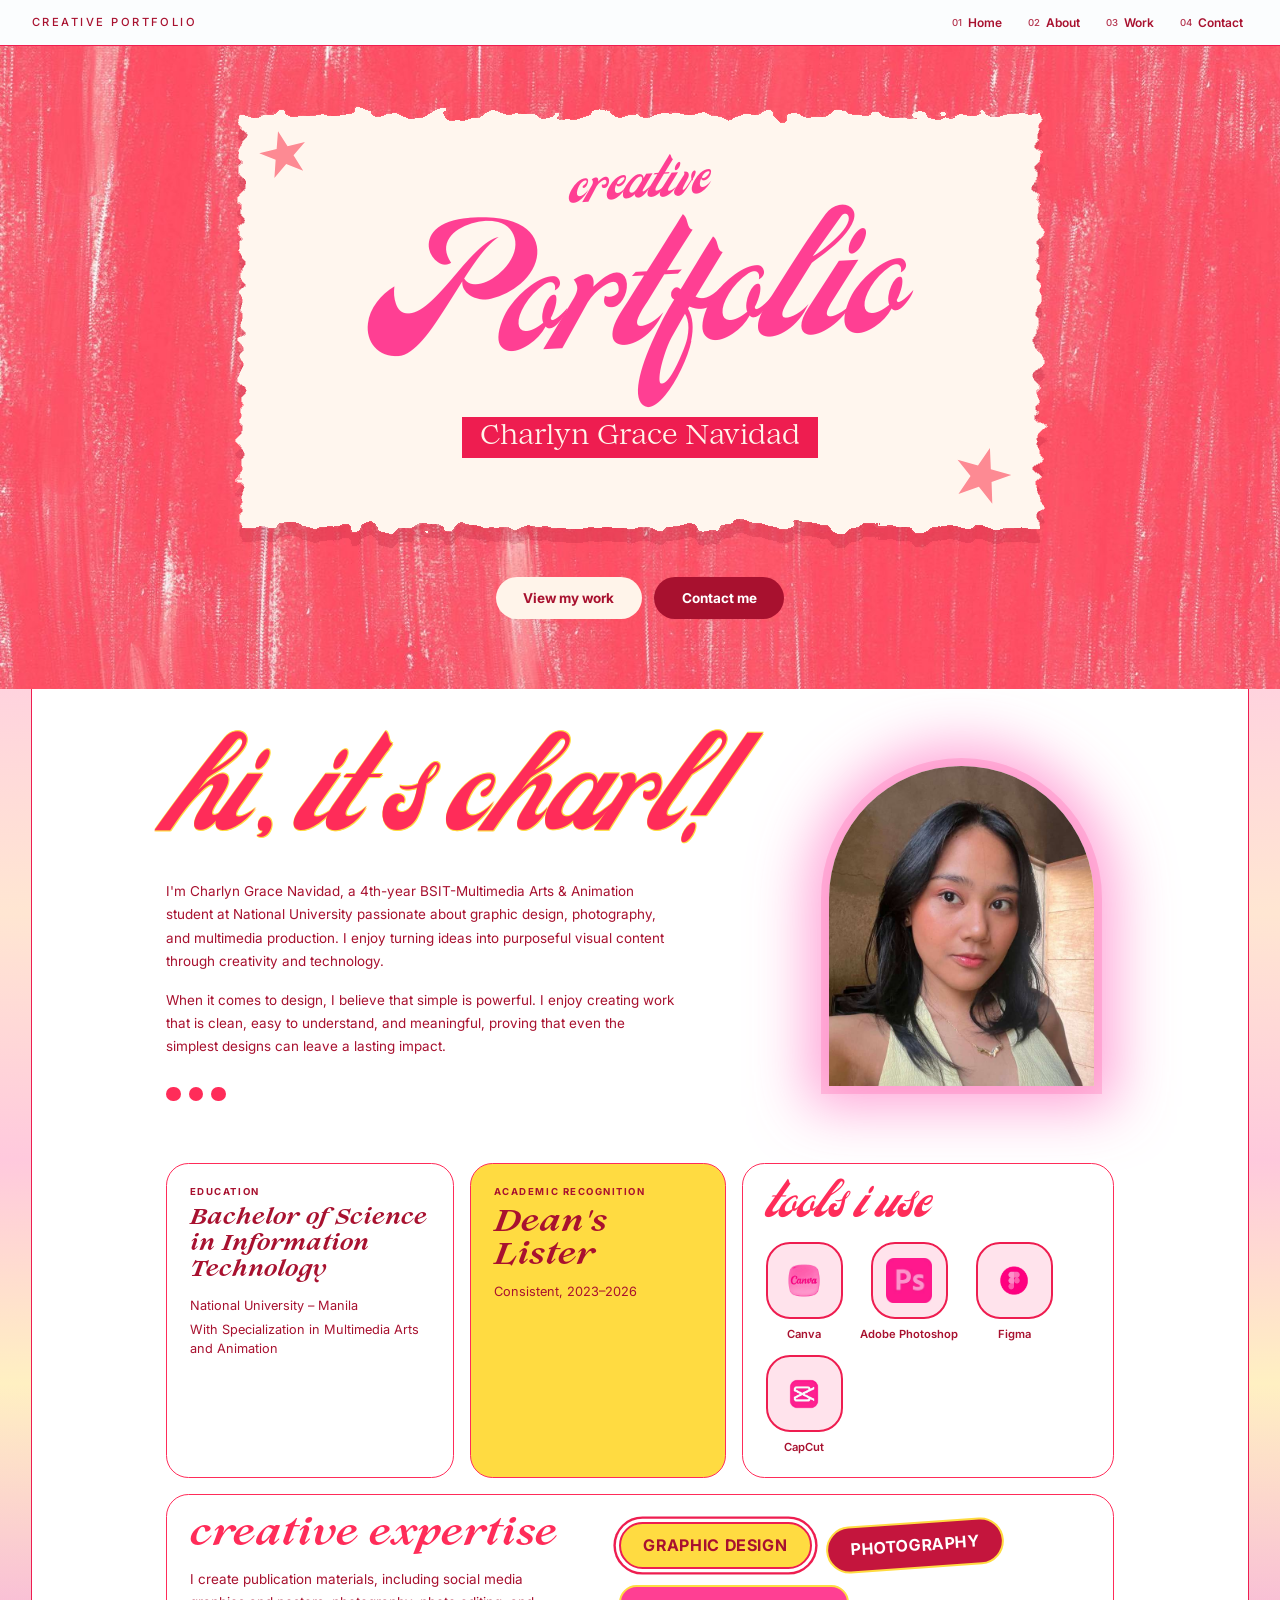
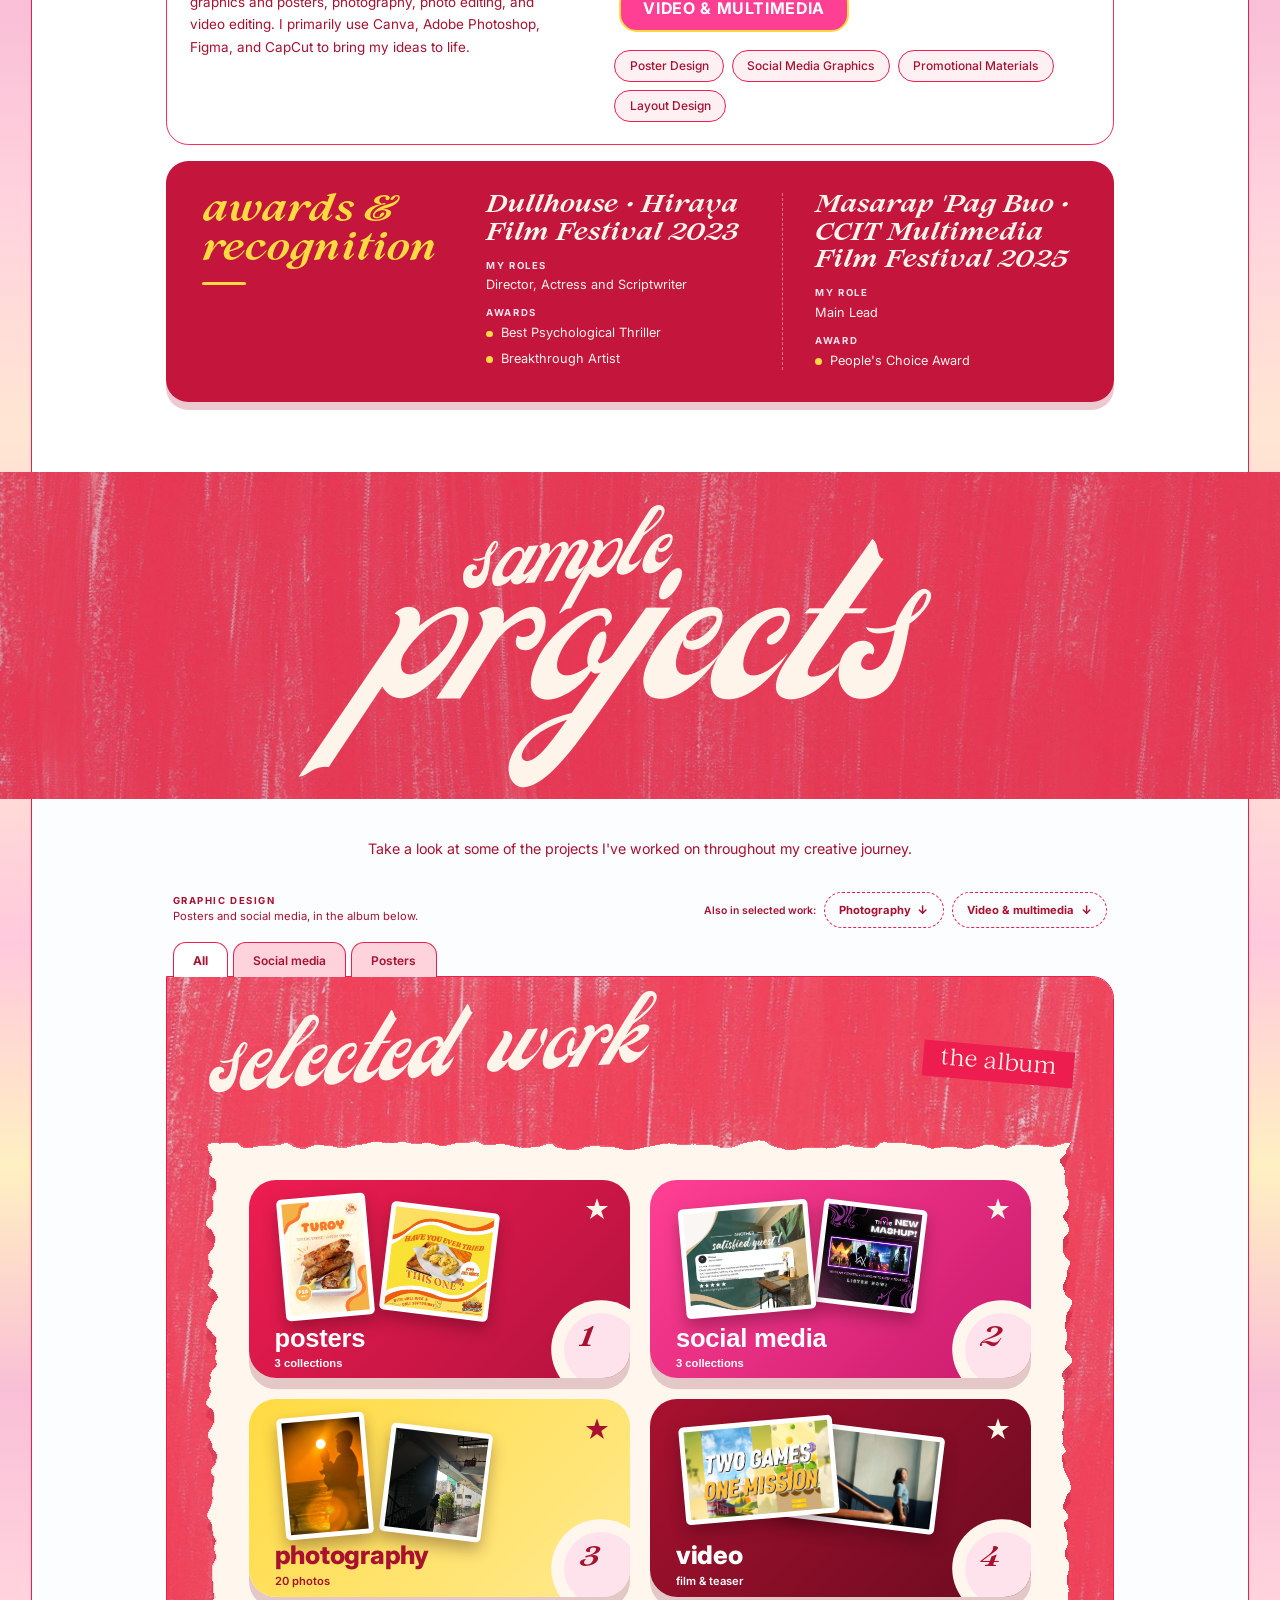
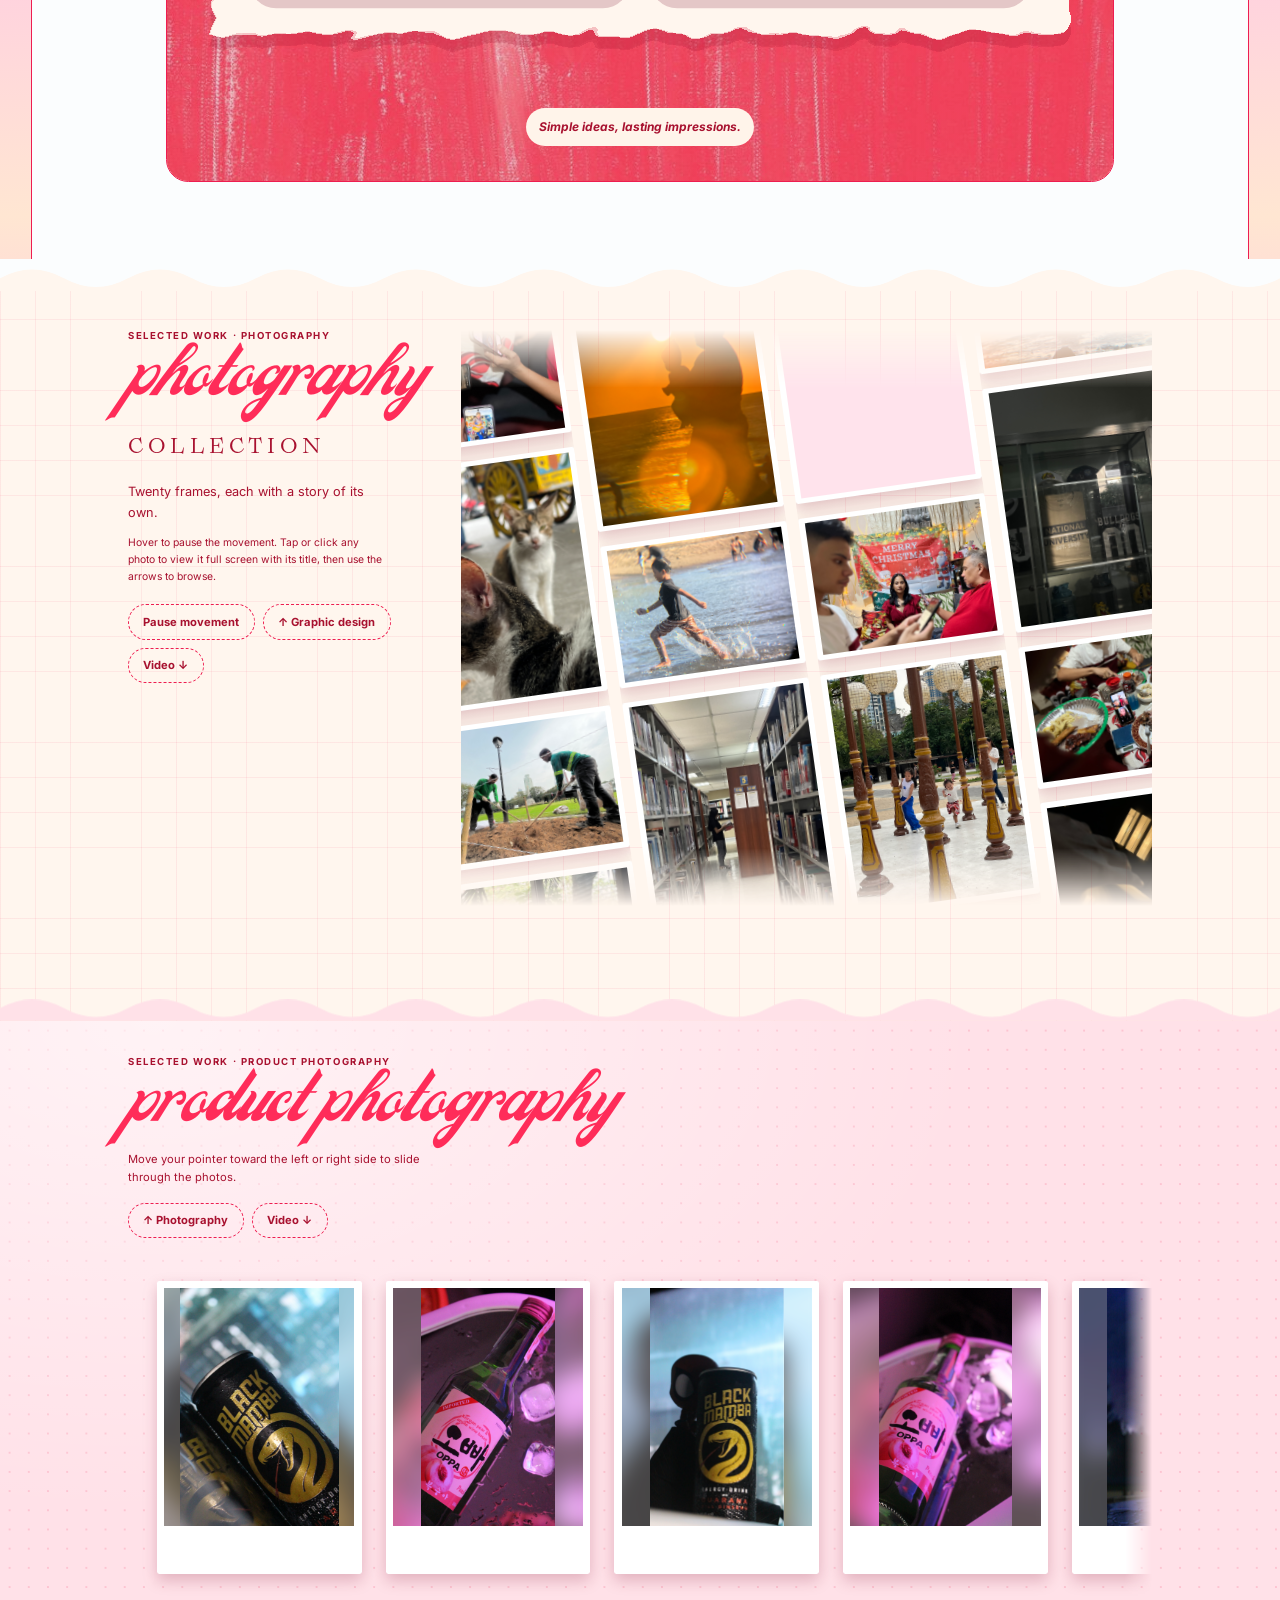
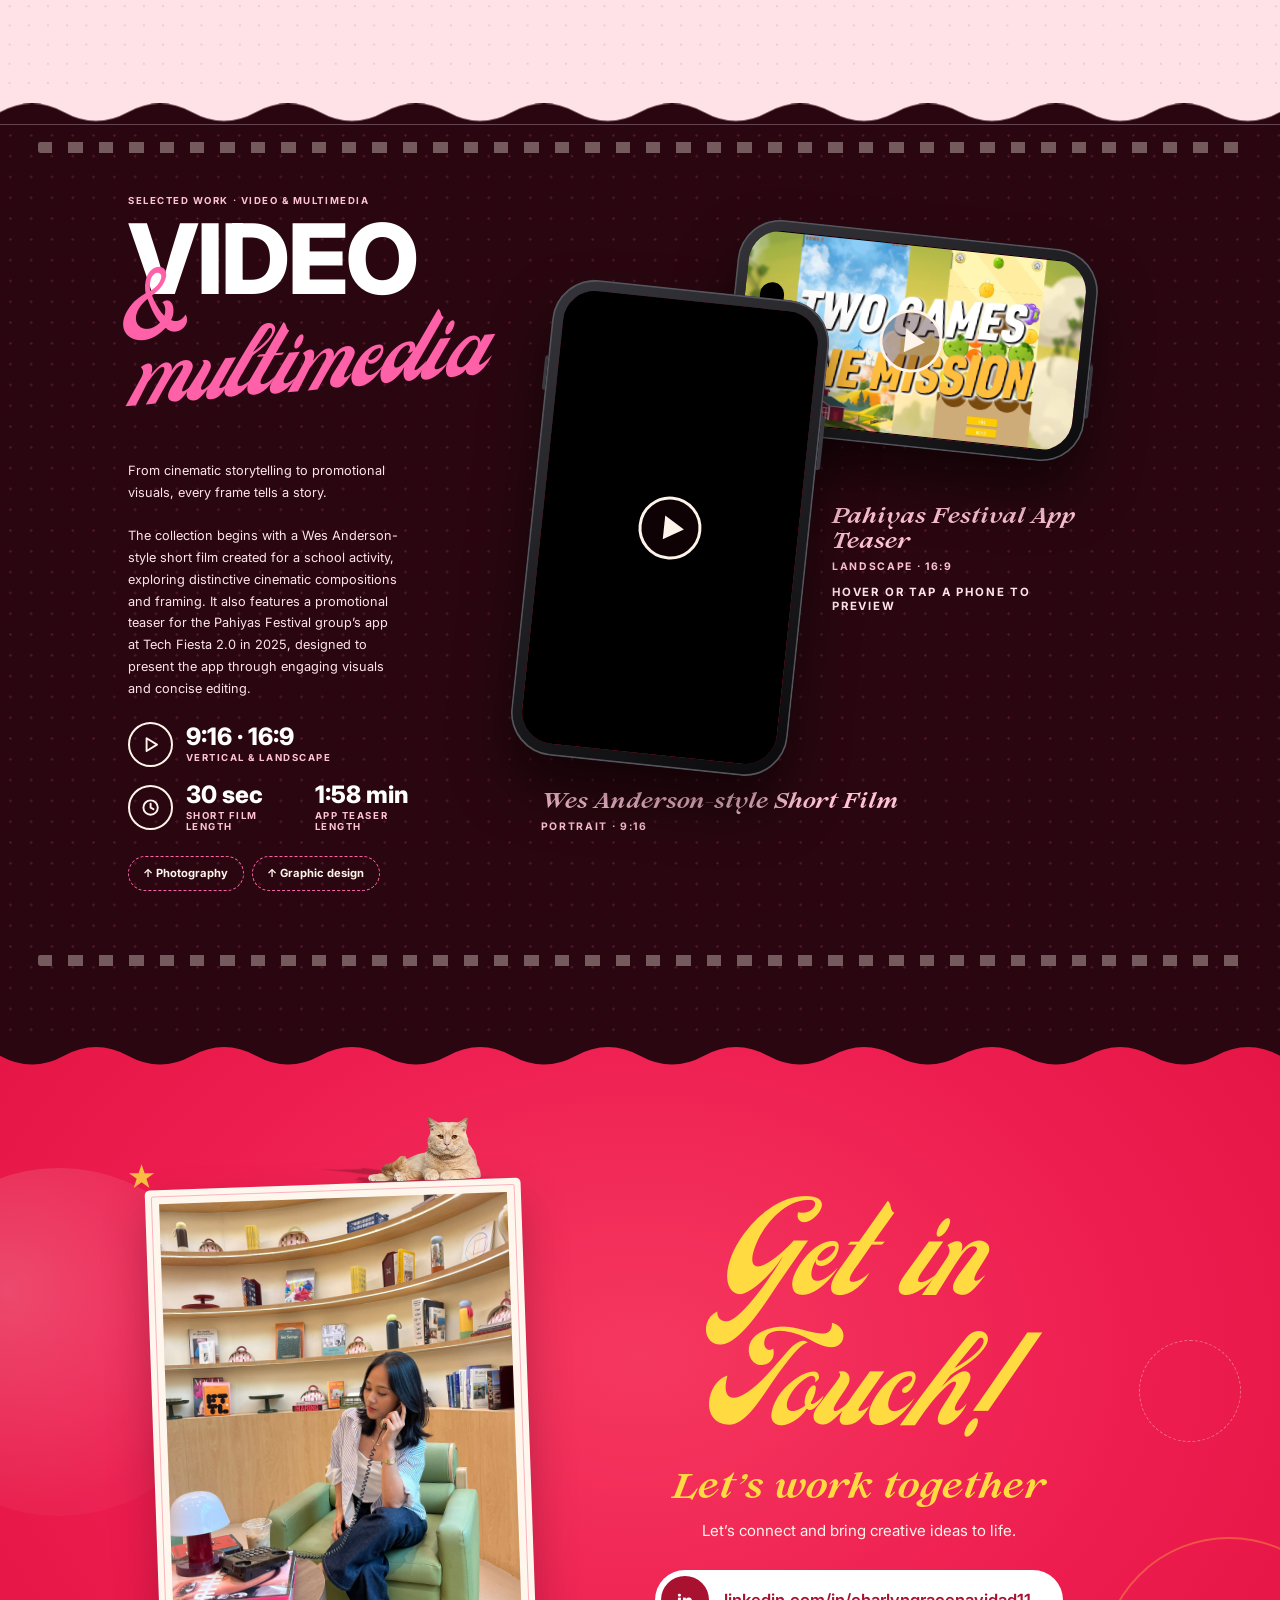
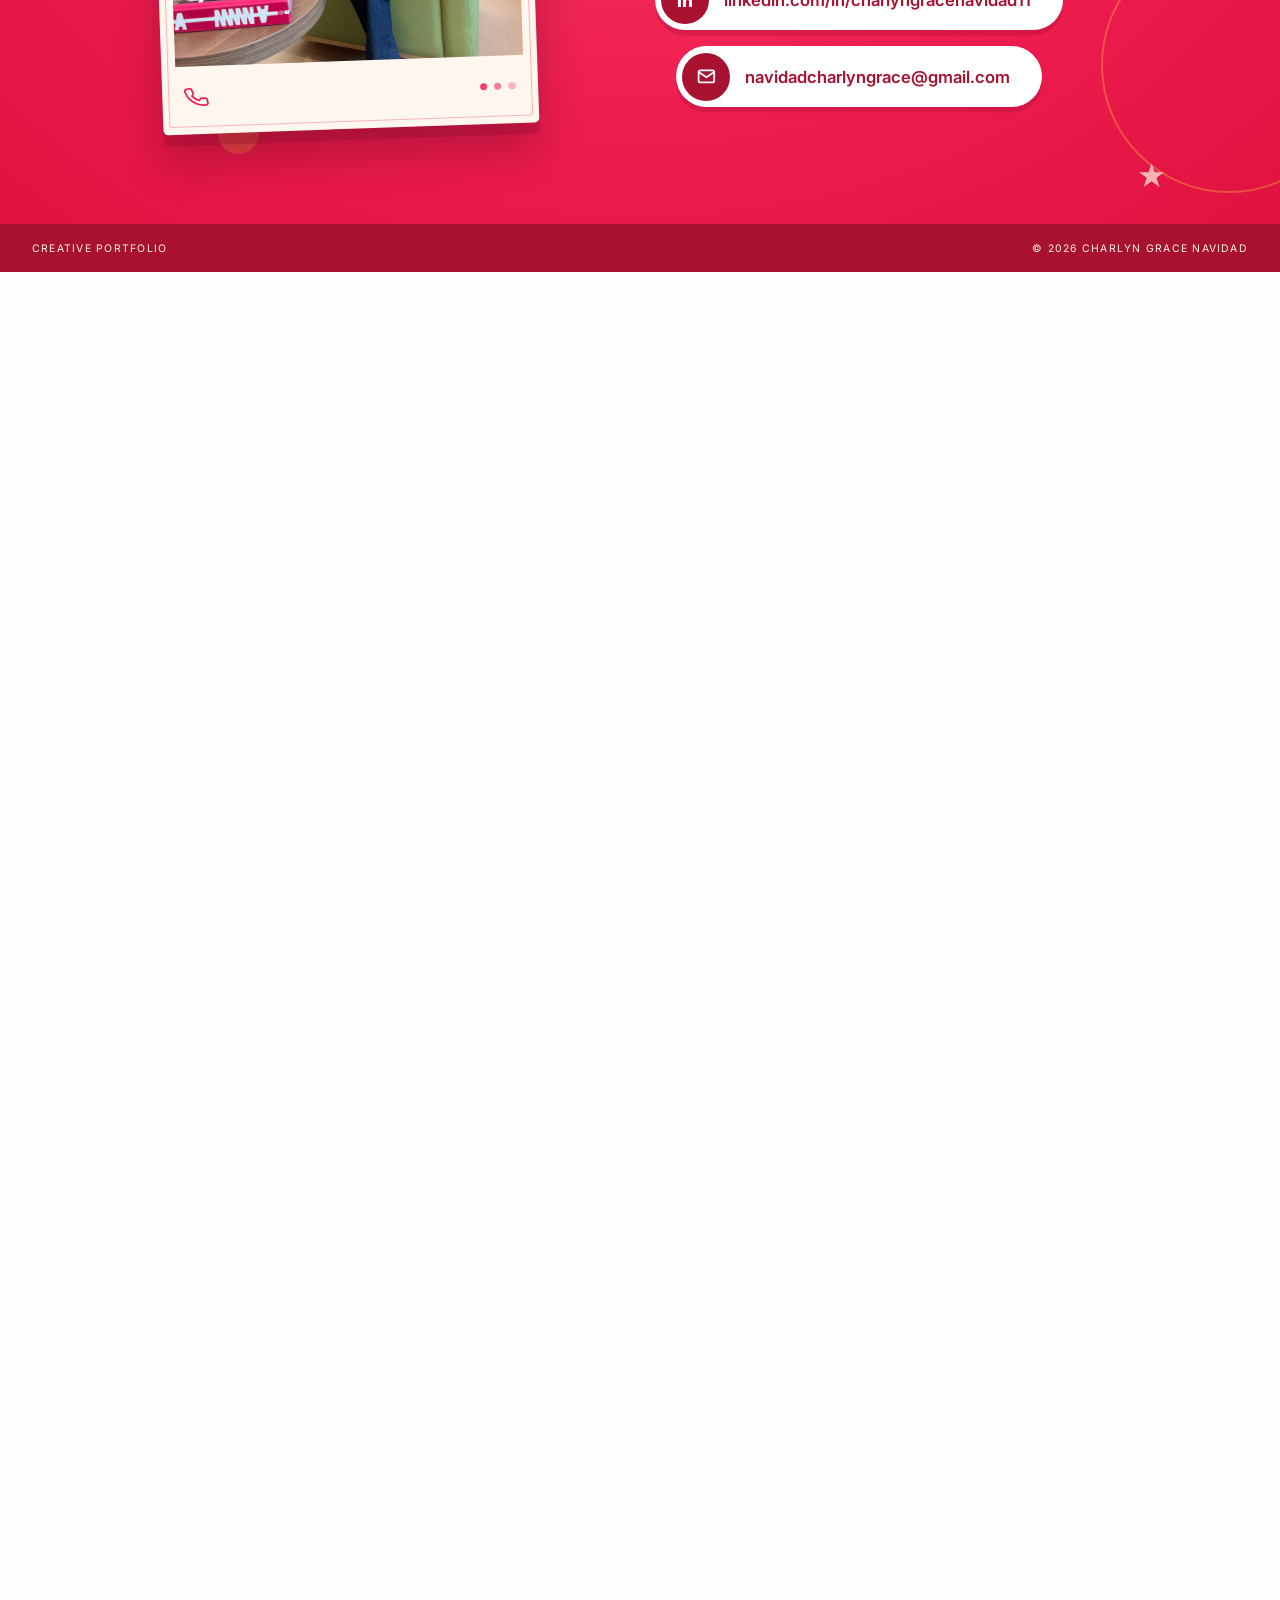
==== index.html @ b89e3e59 "Current version of my portfolio" ====
<!doctype html>
<html lang="en">
  <head>
    <meta charset="utf-8" />
    <meta name="viewport" content="width=device-width, initial-scale=1" />
    <title>Charlyn Grace Navidad | Creative Portfolio</title>
    <meta
      name="description"
      content="Creative portfolio of Charlyn Grace Navidad: graphic design, social media, photography, and video."
    />
    <link rel="preconnect" href="https://fonts.googleapis.com" />
    <link rel="preconnect" href="https://fonts.gstatic.com" crossorigin />
    <link
      rel="stylesheet"
      href="https://fonts.googleapis.com/css2?family=Inter:wght@400;500;600;700;800&display=swap"
    />
    <link rel="stylesheet" href="css/styles.css" />
  </head>
  <body>
    <!--
  ============================================================================
  HOW TO EDIT THIS FILE (index.html = the TEXT and the page structure)
  Search (Ctrl+F) for the marker  ✏️ EDIT  to jump to every place you will change.
  Rules: change only the words you can SEE on the page. Never delete a < or > or a
  quote mark, and leave anything inside  style="..."  and  class="..."  alone.
  Photos, videos, project cards and product photos are NOT here: they live in
  js/main.js (PART 1). Full guide: EDITING-GUIDE.md
  ============================================================================
-->

    <div style="min-height: 100vh; background: #fbfdfe">
      <!-- NAV -->
      <header
        style="
          position: sticky;
          top: 0;
          z-index: 20;
          background: #fbfdfe;
          border-bottom: 1px solid #ee1d50;
        "
      >
        <div
          style="
            display: flex;
            flex-wrap: wrap;
            align-items: center;
            justify-content: space-between;
            gap: 4px 24px;
            padding: 6px 40px;
          "
        >
          <a
            href="#home"
            style="
              text-decoration: none;
              font-size: 14px;
              letter-spacing: 0.22em;
              font-weight: 500;
              color: #a8112f;
              min-height: 44px;
              display: inline-flex;
              align-items: center;
            "
            >CREATIVE PORTFOLIO</a
          >
          <nav
            aria-label="Sections"
            style="display: flex; flex-wrap: wrap; gap: 4px 20px"
          >
            <a class="navlink" href="#home"><small>01</small>Home</a>
            <a class="navlink" href="#about"><small>02</small>About</a>
            <a class="navlink" href="#work"><small>03</small>Work</a>
            <a class="navlink" href="#contact"><small>04</small>Contact</a>
          </nav>
        </div>
      </header>

      <!-- HOME -->
      <section id="home" class="coral" style="padding: 64px 32px 88px">
        <div
          style="
            max-width: 1060px;
            margin: 0 auto;
            display: flex;
            flex-direction: column;
            align-items: center;
            gap: 40px;
          "
        >
          <div
            style="
              position: relative;
              width: 100%;
              min-height: 560px;
              display: flex;
              flex-direction: column;
              align-items: center;
              justify-content: center;
              gap: 36px;
            "
            class="herocard"
          >
            <svg
              aria-hidden="true"
              width="100%"
              height="100%"
              preserveAspectRatio="none"
              style="
                position: absolute;
                inset: 0;
                z-index: 0;
                filter: drop-shadow(0 18px 0 rgba(150, 10, 40, 0.18));
              "
            >
              <defs>
                <filter id="stamp" x="-4%" y="-4%" width="108%" height="108%">
                  <feTurbulence
                    type="fractalNoise"
                    baseFrequency="0.03 0.05"
                    numOctaves="2"
                    seed="7"
                    result="n"
                  ></feTurbulence>
                  <feDisplacementMap
                    in="SourceGraphic"
                    in2="n"
                    scale="30"
                    xChannelSelector="R"
                    yChannelSelector="G"
                  ></feDisplacementMap>
                </filter>
              </defs>
              <rect
                x="3%"
                y="4%"
                width="94%"
                height="92%"
                fill="#fff6ee"
                filter="url(#stamp)"
              ></rect>
            </svg>
            <svg
              aria-hidden="true"
              viewBox="0 0 100 100"
              style="
                position: absolute;
                z-index: 1;
                top: 7%;
                left: 5%;
                width: 64px;
                height: 64px;
                transform: rotate(-14deg);
              "
            >
              <polygon
                points="50,5 61,38 96,38 68,58 79,92 50,71 21,92 32,58 4,38 39,38"
                fill="#fd8a93"
              ></polygon>
            </svg>
            <svg
              aria-hidden="true"
              viewBox="0 0 100 100"
              style="
                position: absolute;
                z-index: 1;
                bottom: 9%;
                right: 6%;
                width: 76px;
                height: 76px;
                transform: rotate(16deg);
              "
            >
              <polygon
                points="50,5 61,38 96,38 68,58 79,92 50,71 21,92 32,58 4,38 39,38"
                fill="#fd8a93"
              ></polygon>
            </svg>

            <!-- ✏️ EDIT: FRONT PAGE. Change the words "creative" / "Portfolio" below. Your name is in the red badge a few lines down. Only change the words, never the style="..." parts. -->
            <h1
              style="
                position: relative;
                z-index: 2;
                margin: 0;
                font-weight: 400;
                line-height: 1;
                text-align: center;
              "
            >
              <span
                style="
                  display: block;
                  margin-bottom: 0.3em;
                  font-family: &quot;Carlsons Script&quot;, cursive;
                  font-size: clamp(34px, 4.4vw, 60px);
                  line-height: 1;
                  color: #ff3f93;
                  transform: rotate(-4deg);
                "
                >creative</span
              >
              <span
                style="
                  display: block;
                  font-family: &quot;Carlsons Script&quot;, cursive;
                  font-size: clamp(62px, 13.5vw, 190px);
                  line-height: 1.05;
                  color: #ff3f93;
                  transform: rotate(-3deg);
                  padding: 0.1em 0 8px;
                "
                >Portfolio</span
              >
            </h1>

            <div
              style="
                position: relative;
                z-index: 2;
                display: flex;
                flex-wrap: wrap;
                align-items: center;
                justify-content: center;
                gap: 20px 44px;
              "
            >
              <span
                style="
                  display: inline-block;
                  background: #ee1d50;
                  color: #fff4ea;
                  font-family: &quot;Lovelace Text&quot;, serif;
                  font-size: clamp(22px, 2.8vw, 34px);
                  padding: 9px 22px;
                  text-align: center;
                "
                >Charlyn Grace Navidad</span
              >
            </div>
          </div>

          <div
            style="
              display: flex;
              flex-wrap: wrap;
              justify-content: center;
              gap: 16px;
            "
          >
            <a class="btn btn-cream" href="#work">View my work</a>
            <a class="btn btn-ink" href="#contact">Contact me</a>
          </div>
        </div>
      </section>

      <!-- ABOUT -->
      <section id="about" class="gutter" style="--bg: #fff">
        <div
          class="aboutwrap"
          style="
            border-left: 1px solid #ee1d50;
            border-right: 1px solid #ee1d50;
          "
        >
          <div class="aboutin" style="max-width: 1280px; margin: 0 auto">
            <div
              style="
                display: flex;
                flex-wrap: wrap;
                align-items: center;
                justify-content: space-between;
                gap: 40px 56px;
              "
            >
              <div style="flex: 1 1 520px; min-width: 0">
                <!-- ✏️ EDIT: ABOUT. The heading "hi, it's charl!" and your two paragraphs. Edit only the words between > and <. -->
                <h2
                  class="outline"
                  style="
                    margin: 0 0 28px;
                    font-family: &quot;Carlsons Script&quot;, cursive;
                    font-weight: 400;
                    font-size: clamp(76px, 10.5vw, 156px);
                    line-height: 1;
                    color: #ff2c59;
                  "
                >
                  hi, it's charl!
                </h2>
                <p
                  style="
                    margin: 0 0 20px;
                    max-width: 640px;
                    font-size: 17px;
                    line-height: 1.7;
                  "
                >
                  I'm Charlyn Grace Navidad, a 4th-year BSIT-Multimedia Arts &
                  Animation student at National University passionate about
                  graphic design, photography, and multimedia production. I
                  enjoy turning ideas into purposeful visual content through
                  creativity and technology.
                </p>
                <p
                  style="
                    margin: 0;
                    max-width: 640px;
                    font-size: 17px;
                    line-height: 1.7;
                  "
                >
                  When it comes to design, I believe that simple is powerful. I
                  enjoy creating work that is clean, easy to understand, and
                  meaningful, proving that even the simplest designs can leave a
                  lasting impact.
                </p>
                <div
                  aria-hidden="true"
                  style="display: flex; gap: 10px; margin-top: 36px"
                >
                  <span
                    style="
                      width: 18px;
                      height: 18px;
                      border-radius: 999px;
                      background: #ff2c59;
                    "
                  ></span>
                  <span
                    style="
                      width: 18px;
                      height: 18px;
                      border-radius: 999px;
                      background: #ff2c59;
                    "
                  ></span>
                  <span
                    style="
                      width: 18px;
                      height: 18px;
                      border-radius: 999px;
                      background: #ff2c59;
                    "
                  ></span>
                </div>
              </div>
              <div
                style="
                  flex: 0 1 380px;
                  display: flex;
                  justify-content: center;
                  padding: 24px;
                "
              >
                <img
                  src="assets/images/portrait.jpg"
                  alt="Portrait of Charlyn"
                  style="
                    width: 100%;
                    max-width: 340px;
                    aspect-ratio: 340 / 410;
                    object-fit: cover;
                    object-position: center 20%;
                    border-radius: 170px 170px 0 0;
                    box-shadow:
                      0 0 0 10px rgba(255, 97, 168, 0.28),
                      0 0 70px 26px rgba(255, 140, 205, 0.8);
                  "
                />
              </div>
            </div>

            <!-- BENTO -->
            <div
              style="
                display: flex;
                flex-wrap: wrap;
                gap: 20px;
                margin-top: 72px;
              "
            >
              <div class="card" style="flex: 1 1 300px">
                <!-- ✏️ EDIT: ABOUT CARD 1: Education (degree, school, specialization) -->
                <p class="eyebrow">Education</p>
                <p
                  style="
                    margin: 0 0 14px;
                    font-family: &quot;Lovelace Text&quot;, serif;
                    font-style: italic;
                    font-weight: 700;
                    font-size: 27px;
                    line-height: 1.2;
                    color: #a8112f;
                  "
                >
                  Bachelor of Science in Information Technology
                </p>
                <p style="margin: 0 0 6px; font-size: 16px; line-height: 1.5">
                  National University – Manila
                </p>
                <p style="margin: 0; font-size: 16px; line-height: 1.5">
                  With Specialization in Multimedia Arts and Animation
                </p>
              </div>
              <div class="card" style="flex: 1 1 260px; background: #ffdb41">
                <!-- ✏️ EDIT: ABOUT CARD 2: Academic recognition (e.g. Dean's Lister + years) -->
                <p class="eyebrow">Academic recognition</p>
                <p
                  style="
                    margin: 0 0 10px;
                    font-family: &quot;Lovelace Text&quot;, serif;
                    font-style: italic;
                    font-weight: 700;
                    font-size: 38px;
                    line-height: 1.1;
                    color: #a8112f;
                  "
                >
                  Dean's Lister
                </p>
                <p style="margin: 0; font-size: 16px; line-height: 1.5">
                  Consistent, 2023–2026
                </p>
              </div>
              <div class="card" style="flex: 1.4 1 380px">
                <h3
                  style="
                    margin: 0 0 18px;
                    font-family: &quot;Carlsons Script&quot;, cursive;
                    font-weight: 400;
                    font-size: 52px;
                    line-height: 1;
                    color: #ff2c59;
                  "
                >
                  tools i use
                </h3>
                <div
                  id="tools-list"
                  style="display: flex; flex-wrap: wrap; gap: 18px 22px"
                ></div>
              </div>
              <div
                class="card"
                style="
                  flex: 1 1 100%;
                  display: flex;
                  flex-wrap: wrap;
                  gap: 32px 56px;
                  align-items: flex-start;
                "
              >
                <div style="flex: 1 1 340px; min-width: 0">
                  <h3
                    style="
                      margin: 0 0 16px;
                      font-family: &quot;Lovelace Text&quot;, serif;
                      font-style: italic;
                      font-weight: 700;
                      font-size: 46px;
                      line-height: 1.05;
                      color: #ff2c59;
                    "
                  >
                    creative expertise
                  </h3>
                  <p
                    style="
                      margin: 0;
                      max-width: 460px;
                      font-size: 17px;
                      line-height: 1.65;
                    "
                  >
                    I create publication materials, including social media
                    graphics and posters, photography, photo editing, and video
                    editing. I primarily use Canva, Adobe Photoshop, Figma, and
                    CapCut to bring my ideas to life.
                  </p>
                </div>
                <div style="flex: 1.3 1 420px; min-width: 0">
                  <div
                    id="skill-tabs"
                    style="
                      display: flex;
                      flex-wrap: wrap;
                      gap: 20px 18px;
                      align-items: center;
                      padding: 6px 6px 22px;
                    "
                  ></div>
                  <div id="skill-chips" style="min-height: 64px"></div>
                </div>
              </div>
              <!-- ✏️ EDIT: AWARDS & RECOGNITION. Two films: first the one with class="awa", then class="awb". Replace [Film title], roles and award names. To add another award, copy a whole <li ...>...</li> line. -->
              <div
                class="awcard"
                style="
                  flex: 1 1 100%;
                  display: flex;
                  flex-wrap: wrap;
                  align-items: flex-start;
                  gap: 28px 56px;
                  border-radius: 28px;
                  background: #c4153d;
                  color: #fff4ea;
                  box-shadow: 0 10px 0 rgba(168, 17, 47, 0.22);
                "
              >
                <div style="flex: 0 1 300px; min-width: min(240px, 100%)">
                  <h3
                    class="awh"
                    style="
                      margin: 0 0 14px;
                      font-family: &quot;Lovelace Text&quot;, serif;
                      font-style: italic;
                      font-weight: 700;
                      font-size: 46px;
                      line-height: 1.05;
                      color: #ffdb41;
                    "
                  >
                    awards &amp; recognition
                  </h3>
                  <span
                    aria-hidden="true"
                    style="
                      display: block;
                      width: 56px;
                      height: 4px;
                      border-radius: 999px;
                      background: #ffdb41;
                    "
                  ></span>
                </div>
                <div
                  style="
                    flex: 1 1 480px;
                    min-width: 0;
                    display: flex;
                    flex-wrap: wrap;
                    gap: 32px 0;
                  "
                >
                  <div class="awa" style="flex: 1 1 260px; min-width: 0">
                    <h4
                      style="
                        margin: 0 0 14px;
                        font-family: &quot;Lovelace Text&quot;, serif;
                        font-style: italic;
                        font-weight: 700;
                        font-size: 30px;
                        line-height: 1.15;
                        color: #fff4ea;
                      "
                    >
                      Dullhouse • Hiraya Film Festival 2023
                    </h4>
                    <p
                      class="eyebrow"
                      style="margin-bottom: 6px; color: #ffe3ec"
                    >
                      My roles
                    </p>
                    <p
                      style="
                        margin: 0 0 16px;
                        font-size: 16px;
                        line-height: 1.5;
                      "
                    >
                      Director, Actress and Scriptwriter
                    </p>
                    <p
                      class="eyebrow"
                      style="margin-bottom: 6px; color: #ffe3ec"
                    >
                      Awards
                    </p>
                    <ul
                      style="
                        margin: 0;
                        padding: 0;
                        list-style: none;
                        display: flex;
                        flex-direction: column;
                        gap: 8px;
                        font-size: 16px;
                        line-height: 1.5;
                      "
                    >
                      <li style="display: flex; gap: 10px">
                        <span
                          aria-hidden="true"
                          style="
                            flex: none;
                            width: 8px;
                            height: 8px;
                            margin-top: 0.6em;
                            border-radius: 999px;
                            background: #ffdb41;
                          "
                        ></span
                        >Best Psychological Thriller
                      </li>
                      <li style="display: flex; gap: 10px">
                        <span
                          aria-hidden="true"
                          style="
                            flex: none;
                            width: 8px;
                            height: 8px;
                            margin-top: 0.6em;
                            border-radius: 999px;
                            background: #ffdb41;
                          "
                        ></span
                        >Breakthrough Artist
                      </li>
                    </ul>
                  </div>
                  <div class="awb" style="flex: 1 1 260px; min-width: 0">
                    <h4
                      style="
                        margin: 0 0 14px;
                        font-family: &quot;Lovelace Text&quot;, serif;
                        font-style: italic;
                        font-weight: 700;
                        font-size: 30px;
                        line-height: 1.15;
                        color: #fff4ea;
                      "
                    >
                      Masarap 'Pag Buo • CCIT Multimedia Film Festival 2025
                    </h4>
                    <p
                      class="eyebrow"
                      style="margin-bottom: 6px; color: #ffe3ec"
                    >
                      My role
                    </p>
                    <p
                      style="
                        margin: 0 0 16px;
                        font-size: 16px;
                        line-height: 1.5;
                      "
                    >
                      Main Lead
                    </p>
                    <p
                      class="eyebrow"
                      style="margin-bottom: 6px; color: #ffe3ec"
                    >
                      Award
                    </p>
                    <ul
                      style="
                        margin: 0;
                        padding: 0;
                        list-style: none;
                        display: flex;
                        flex-direction: column;
                        gap: 8px;
                        font-size: 16px;
                        line-height: 1.5;
                      "
                    >
                      <li style="display: flex; gap: 10px">
                        <span
                          aria-hidden="true"
                          style="
                            flex: none;
                            width: 8px;
                            height: 8px;
                            margin-top: 0.6em;
                            border-radius: 999px;
                            background: #ffdb41;
                          "
                        ></span
                        >People's Choice Award
                      </li>
                    </ul>
                  </div>
                </div>
              </div>
            </div>
          </div>
        </div>
      </section>

      <!-- WORK -->

      <!-- CONTACT -->
      <section id="work" class="gutter" style="--bg: #fbfdfe">
        <div
          class="coral-deep"
          style="padding: 72px 32px 80px; text-align: center; overflow: hidden"
        >
          <h2
            style="
              margin: 0;
              font-weight: 400;
              color: #fff4ea;
              font-family: &quot;Carlsons Script&quot;, cursive;
              line-height: 0.9;
            "
          >
            <span
              style="
                display: block;
                font-size: clamp(54px, 7vw, 100px);
                transform: translateX(-90px) rotate(-5deg);
              "
              >sample</span
            >
            <span
              style="
                display: block;
                font-size: clamp(110px, 17vw, 250px);
                margin-top: -20px;
              "
              >projects</span
            >
          </h2>
        </div>
        <div
          style="
            margin: 0 var(--g);
            border-left: 1px solid #ee1d50;
            border-right: 1px solid #ee1d50;
          "
        >
          <div
            style="max-width: 1280px; margin: 0 auto; padding: 48px 48px 96px"
          >
            <p
              style="
                margin: 0 0 40px;
                text-align: center;
                font-size: 18px;
                line-height: 1.6;
              "
            >
              Take a look at some of the projects I've worked on throughout my
              creative journey.
            </p>

            <div
              id="graphic"
              class="anchor"
              style="
                display: flex;
                flex-wrap: wrap;
                align-items: center;
                justify-content: space-between;
                gap: 10px 20px;
                padding: 0 8px 16px;
              "
            >
              <div>
                <p class="eyebrow" style="margin: 0 0 2px">Graphic design</p>
                <p style="margin: 0; font-size: 14px; line-height: 1.5">
                  Posters and social media, in the album below.
                </p>
              </div>
              <div
                style="
                  display: flex;
                  flex-wrap: wrap;
                  align-items: center;
                  gap: 10px;
                "
              >
                <span style="font-size: 13px; font-weight: 600"
                  >Also in selected work:</span
                >
                <a class="jump" href="#photography"
                  >Photography<svg
                    aria-hidden="true"
                    width="14"
                    height="14"
                    viewBox="0 0 24 24"
                    fill="none"
                    stroke="currentColor"
                    stroke-width="3"
                    stroke-linecap="round"
                    stroke-linejoin="round"
                  >
                    <line x1="12" y1="4" x2="12" y2="20"></line>
                    <polyline points="5,13 12,20 19,13"></polyline></svg
                ></a>
                <a class="jump" href="#video"
                  >Video &amp; multimedia<svg
                    aria-hidden="true"
                    width="14"
                    height="14"
                    viewBox="0 0 24 24"
                    fill="none"
                    stroke="currentColor"
                    stroke-width="3"
                    stroke-linecap="round"
                    stroke-linejoin="round"
                  >
                    <line x1="12" y1="4" x2="12" y2="20"></line>
                    <polyline points="5,13 12,20 19,13"></polyline></svg
                ></a>
              </div>
            </div>
            <div
              id="tabs"
              role="group"
              aria-label="Project categories"
              style="
                display: flex;
                flex-wrap: wrap;
                align-items: flex-end;
                gap: 6px;
                padding: 0 8px;
              "
            ></div>

            <div
              style="
                border: 2px solid #ee1d50;
                border-radius: 0 28px 28px 28px;
                background: #fff;
                overflow: hidden;
              "
            >
              <div class="swapwrap" id="swap">
                <!-- COVERFLOW (every category except All) -->
                <div class="enter" id="view-gallery" hidden>
                  <!-- PROJECT PREVIEW -->
                  <div style="padding: 30px 36px 36px">
                    <div
                      style="
                        display: flex;
                        flex-wrap: wrap;
                        align-items: flex-end;
                        justify-content: space-between;
                        gap: 6px 24px;
                        margin-bottom: 24px;
                      "
                    >
                      <div>
                        <p class="eyebrow" style="margin: 0 0 2px">
                          Featured projects
                        </p>
                        <h3
                          style="
                            margin: 0;
                            font-family: &quot;Carlsons Script&quot;, cursive;
                            font-weight: 400;
                            font-size: 64px;
                            line-height: 1.05;
                            color: #ff2c59;
                          "
                        >
                          <span data-bind="pvTitle"></span>
                        </h3>
                      </div>
                      <p
                        style="
                          margin: 0;
                          max-width: 380px;
                          font-size: 14px;
                          line-height: 1.55;
                        "
                      >
                        Pick a project to jump to its designs in the full
                        gallery below.
                      </p>
                    </div>
                    <div class="pvrow" id="pv-row"></div>
                  </div>

                  <div id="gallery" class="anchor">
                    <div
                      style="
                        display: flex;
                        flex-wrap: wrap;
                        align-items: center;
                        gap: 4px 16px;
                        padding: 16px 36px;
                        border-top: 1px dashed #ffb3c1;
                        border-bottom: 1px solid #ee1d50;
                        background: #fff0f3;
                      "
                    >
                      <span class="eyebrow" style="margin: 0"
                        >Full gallery</span
                      >
                      <span style="font-size: 13px"
                        >Every design, one by one</span
                      >
                    </div>
                    <div
                      class="stage"
                      id="stage"
                      tabindex="0"
                      role="group"
                      aria-roledescription="carousel"
                      aria-label="Selected work gallery. Use the left and right arrow keys to browse."
                    >
                      <div class="tray" aria-hidden="true"></div>

                      <div
                        style="
                          position: absolute;
                          left: 22px;
                          top: 47%;
                          z-index: 300;
                          margin-top: -26px;
                        "
                      >
                        <button
                          class="lbbtn"
                          id="cf-prev"
                          aria-label="Previous project image"
                        >
                          <svg
                            aria-hidden="true"
                            width="22"
                            height="22"
                            viewBox="0 0 24 24"
                            fill="none"
                            stroke="currentColor"
                            stroke-width="2.4"
                            stroke-linecap="round"
                            stroke-linejoin="round"
                          >
                            <polyline points="15,5 8,12 15,19"></polyline>
                          </svg>
                        </button>
                      </div>
                      <div
                        style="
                          position: absolute;
                          right: 22px;
                          top: 47%;
                          z-index: 300;
                          margin-top: -26px;
                        "
                      >
                        <button
                          class="lbbtn"
                          id="cf-next"
                          aria-label="Next project image"
                        >
                          <svg
                            aria-hidden="true"
                            width="22"
                            height="22"
                            viewBox="0 0 24 24"
                            fill="none"
                            stroke="currentColor"
                            stroke-width="2.4"
                            stroke-linecap="round"
                            stroke-linejoin="round"
                          >
                            <polyline points="9,5 16,12 9,19"></polyline>
                          </svg>
                        </button>
                      </div>
                      <div
                        style="
                          position: absolute;
                          left: 0;
                          right: 0;
                          bottom: 42px;
                          z-index: 300;
                          display: flex;
                          justify-content: center;
                          pointer-events: none;
                        "
                      >
                        <span
                          style="
                            display: inline-flex;
                            align-items: center;
                            min-height: 44px;
                            padding: 0 34px;
                            border-radius: 999px;
                            background: #fff4ea;
                            border: 3px solid #ffdb41;
                            color: #a8112f;
                            font-weight: 700;
                            font-size: 16px;
                            letter-spacing: 0.02em;
                          "
                          ><span data-bind="infoTitle"></span
                        ></span>
                      </div>
                    </div>
                  </div>

                  <!-- INFO -->
                  <div
                    style="
                      display: flex;
                      flex-wrap: wrap;
                      gap: 20px 48px;
                      padding: 32px 40px 36px;
                      align-items: flex-start;
                    "
                  >
                    <div style="flex: 0 1 380px; min-width: 240px">
                      <p class="eyebrow"><span data-bind="infoMeta"></span></p>
                      <h3
                        style="
                          margin: 0;
                          font-family: &quot;Carlsons Script&quot;, cursive;
                          font-weight: 400;
                          font-size: 70px;
                          line-height: 0.95;
                          color: #ff2c59;
                        "
                      >
                        <span data-bind="infoTitle"></span>
                      </h3>
                    </div>
                    <div style="flex: 1 1 420px; min-width: 0">
                      <p
                        style="
                          margin: 0 0 18px;
                          font-size: 16px;
                          line-height: 1.7;
                          max-width: 640px;
                        "
                      >
                        <span data-bind="infoDesc"></span>
                      </p>
                      <p style="margin: 0; font-size: 13px; line-height: 1.5">
                        <b><span data-bind="counter"></span></b> · Click the
                        middle image to view it full screen, click a side image
                        to bring it forward, or use the arrows, arrow keys or a
                        swipe.
                      </p>
                    </div>
                  </div>
                </div>

                <!-- ALBUM (the All tab) -->
                <div id="view-album">
                  <div
                    class="coral-mid enter"
                    style="padding: 36px 40px 44px; overflow: hidden"
                  >
                    <div
                      style="
                        display: flex;
                        flex-wrap: wrap;
                        align-items: center;
                        justify-content: space-between;
                        gap: 10px 32px;
                        padding: 0 8px 14px;
                      "
                    >
                      <h3 class="albumtitle">selected work</h3>
                      <span
                        style="
                          display: inline-block;
                          transform: rotate(5deg);
                          background: #ee1d50;
                          color: #fff4ea;
                          font-family: &quot;Lovelace Text&quot;, serif;
                          font-size: 28px;
                          padding: 8px 22px;
                        "
                        >the album</span
                      >
                    </div>

                    <div style="position: relative">
                      <svg
                        aria-hidden="true"
                        width="100%"
                        height="100%"
                        preserveAspectRatio="none"
                        style="
                          position: absolute;
                          inset: 0;
                          filter: drop-shadow(0 16px 0 rgba(150, 10, 40, 0.2));
                        "
                      >
                        <defs>
                          <filter
                            id="paper2"
                            x="-3%"
                            y="-3%"
                            width="106%"
                            height="106%"
                          >
                            <feTurbulence
                              type="fractalNoise"
                              baseFrequency="0.02 0.04"
                              numOctaves="2"
                              seed="11"
                              result="n"
                            ></feTurbulence>
                            <feDisplacementMap
                              in="SourceGraphic"
                              in2="n"
                              scale="26"
                              xChannelSelector="R"
                              yChannelSelector="G"
                            ></feDisplacementMap>
                          </filter>
                        </defs>
                        <rect
                          x="1.5%"
                          y="2.5%"
                          width="97%"
                          height="95%"
                          fill="#fff6ee"
                          filter="url(#paper2)"
                        ></rect>
                      </svg>
                      <div
                        style="
                          position: relative;
                          padding: 58px 62px 62px;
                          display: flex;
                          flex-wrap: wrap;
                          gap: 26px;
                        "
                      >
                        <!-- 1 POSTERS -->
                        <button
                          class="tilewrap"
                          style="--d: 0s"
                          aria-label="Open the posters collection, 3 collections"
                          data-open="poster"
                        >
                          <span
                            class="atile"
                            style="
                              background: linear-gradient(
                                135deg,
                                #ee1d50,
                                #b3123f
                              );
                              color: #fff;
                            "
                          >
                            <span
                              class="print pb"
                              style="--r: 7deg; left: 170px; top: 34px"
                              ><img
                                src="assets/images/projects/food-poster-01.jpg"
                                alt=""
                                style="
                                  height: 124px;
                                  width: auto;
                                  display: block;
                                "
                            /></span>
                            <span
                              class="print pa"
                              style="--r: -5deg; left: 40px; top: 20px"
                              ><img
                                src="assets/images/projects/food-poster-02.jpg"
                                alt=""
                                style="
                                  height: 140px;
                                  width: auto;
                                  display: block;
                                "
                            /></span>
                            <svg
                              class="astar"
                              aria-hidden="true"
                              viewBox="0 0 100 100"
                            >
                              <polygon
                                points="50,5 61,38 96,38 68,58 79,92 50,71 21,92 32,58 4,38 39,38"
                                fill="#fff4ea"
                              ></polygon>
                            </svg>
                            <span
                              style="
                                position: absolute;
                                left: 32px;
                                bottom: 12px;
                                display: block;
                              "
                            >
                              <span class="aname">posters</span>
                              <span class="asub">3 collections</span>
                              <span class="aopen">Open →</span>
                            </span>
                            <span class="anum">1</span>
                          </span>
                        </button>

                        <!-- 2 SOCIAL MEDIA -->
                        <button
                          class="tilewrap"
                          style="--d: 0.12s"
                          aria-label="Open the social media collection, 3 collections"
                          data-open="social"
                        >
                          <span
                            class="atile"
                            style="
                              background: linear-gradient(
                                135deg,
                                #ff3f93,
                                #c91a6d
                              );
                              color: #fff;
                            "
                          >
                            <span
                              class="print pb"
                              style="--r: 7deg; left: 210px; top: 30px"
                              ><img
                                src="assets/images/projects/content-promo-01.jpg"
                                alt=""
                                style="
                                  height: 118px;
                                  width: auto;
                                  display: block;
                                "
                            /></span>
                            <span
                              class="print pa"
                              style="--r: -5deg; left: 40px; top: 30px"
                              ><img
                                src="assets/images/projects/staycation-02.jpg"
                                alt=""
                                style="
                                  height: 126px;
                                  width: auto;
                                  display: block;
                                "
                            /></span>
                            <svg
                              class="astar"
                              aria-hidden="true"
                              viewBox="0 0 100 100"
                            >
                              <polygon
                                points="50,5 61,38 96,38 68,58 79,92 50,71 21,92 32,58 4,38 39,38"
                                fill="#fff4ea"
                              ></polygon>
                            </svg>
                            <span
                              style="
                                position: absolute;
                                left: 32px;
                                bottom: 12px;
                                display: block;
                              "
                            >
                              <span class="aname">social media</span>
                              <span class="asub">3 collections</span>
                              <span class="aopen">Open →</span>
                            </span>
                            <span class="anum">2</span>
                          </span>
                        </button>

                        <!-- 3 PHOTOGRAPHY -->
                        <a
                          class="tilewrap late"
                          href="#photography"
                          style="--d: 0.24s"
                          aria-label="Go to the photography section below"
                        >
                          <span
                            class="atile"
                            style="
                              background: linear-gradient(
                                135deg,
                                #ffdb41,
                                #ffe98f
                              );
                              color: #a8112f;
                            "
                          >
                            <span
                              class="print pb"
                              style="--r: 7deg; left: 170px; top: 36px"
                              ><span
                                style="
                                  display: flex;
                                  width: 116px;
                                  height: 124px;
                                  border: none;
                                  background: #fff0f3;
                                  align-items: center;
                                  justify-content: center;
                                  text-align: center;
                                  font-size: 12px;
                                  font-weight: 700;
                                  line-height: 1.3;
                                  color: #a8112f;
                                "
                                ><img
                                  src="assets/photography/sch-twoworlds.jpg"
                                  alt=""
                                  style="
                                    width: 100%;
                                    height: 100%;
                                    object-fit: cover;
                                    display: block;
                                  " /></span
                            ></span>
                            <span
                              class="print pa"
                              style="--r: -5deg; left: 40px; top: 20px"
                              ><span
                                style="
                                  display: flex;
                                  width: 98px;
                                  height: 140px;
                                  border: none;
                                  background: #fff0f3;
                                  align-items: center;
                                  justify-content: center;
                                  text-align: center;
                                  font-size: 12px;
                                  font-weight: 700;
                                  line-height: 1.3;
                                  color: #a8112f;
                                "
                                ><img
                                  src="assets/photography/beach-araw.JPG"
                                  alt=""
                                  style="
                                    width: 100%;
                                    height: 100%;
                                    object-fit: cover;
                                    display: block;
                                  " /></span
                            ></span>
                            <svg
                              class="astar"
                              aria-hidden="true"
                              viewBox="0 0 100 100"
                            >
                              <polygon
                                points="50,5 61,38 96,38 68,58 79,92 50,71 21,92 32,58 4,38 39,38"
                                fill="#a8112f"
                              ></polygon>
                            </svg>
                            <span
                              style="
                                position: absolute;
                                left: 32px;
                                bottom: 12px;
                                display: block;
                              "
                            >
                              <span class="aname">photography</span>
                              <span class="asub">20 photos</span>
                              <span class="aopen">Scroll ↓</span>
                            </span>
                            <span class="anum">3</span>
                          </span>
                        </a>

                        <!-- 4 VIDEO -->
                        <a
                          class="tilewrap late"
                          href="#video"
                          style="--d: 0.36s"
                          aria-label="Go to the video and multimedia section below"
                        >
                          <span
                            class="atile"
                            style="
                              background: linear-gradient(
                                135deg,
                                #a8112f,
                                #6b0b20
                              );
                              color: #fff;
                            "
                          >
                            <span
                              class="print pb"
                              style="--r: 7deg; left: 170px; top: 36px"
                              ><span
                                style="
                                  display: flex;
                                  width: 180px;
                                  height: 110px;
                                  background: #2a0710;
                                  align-items: center;
                                  justify-content: center;
                                "
                                ><img
                                  src="assets/video/wes-reel-thumb.png"
                                  alt=""
                                  style="
                                    width: 100%;
                                    height: 100%;
                                    object-fit: cover;
                                    display: block;
                                  " /></span
                            ></span>
                            <span
                              class="print pa"
                              style="--r: -5deg; left: 40px; top: 28px"
                              ><span
                                style="
                                  display: flex;
                                  width: 180px;
                                  height: 110px;
                                  background: #4a0b1d;
                                  align-items: center;
                                  justify-content: center;
                                "
                                ><img
                                  src="assets/video/pahiyas-teaser-thumb.png"
                                  alt=""
                                  style="
                                    width: 100%;
                                    height: 100%;
                                    object-fit: cover;
                                    display: block;
                                  " /></span
                            ></span>
                            <svg
                              class="astar"
                              aria-hidden="true"
                              viewBox="0 0 100 100"
                            >
                              <polygon
                                points="50,5 61,38 96,38 68,58 79,92 50,71 21,92 32,58 4,38 39,38"
                                fill="#fff4ea"
                              ></polygon>
                            </svg>
                            <span
                              style="
                                position: absolute;
                                left: 32px;
                                bottom: 12px;
                                display: block;
                              "
                            >
                              <span class="aname">video</span>
                              <span class="asub">film &amp; teaser</span>
                              <span class="aopen">Scroll ↓</span>
                            </span>
                            <span class="anum">4</span>
                          </span>
                        </a>
                      </div>
                    </div>

                    <div
                      style="
                        display: flex;
                        flex-wrap: wrap;
                        justify-content: center;
                        align-items: center;
                        gap: 14px;
                        margin-top: 38px;
                      "
                    >
                      <div
                        style="
                          display: flex;
                          flex: 1 1 100%;
                          justify-content: center;
                          align-items: center;
                          gap: 14px;
                          margin-top: 38px;
                        "
                      >
                        <span
                          class="step"
                          style="
                            font-style: italic;
                            justify-content: center;
                            text-align: center;
                          "
                          >Simple ideas, lasting impressions.</span
                        >
                      </div>
                    </div>
                  </div>
                </div>
              </div>
            </div>
          </div>
        </div>

        <!-- PHOTOGRAPHY (its own section) -->
        <div id="photography" class="anchor">
          <div style="background: #fbfdfe; line-height: 0">
            <svg
              aria-hidden="true"
              viewBox="0 0 1440 40"
              preserveAspectRatio="none"
              style="display: block; width: 100%; height: 40px"
            >
              <path
                fill="#fff6ee"
                d="M0,40 V24 Q36,2 72,24 T144,24 T216,24 T288,24 T360,24 T432,24 T504,24 T576,24 T648,24 T720,24 T792,24 T864,24 T936,24 T1008,24 T1080,24 T1152,24 T1224,24 T1296,24 T1368,24 T1440,24 V40 Z"
              ></path>
            </svg>
          </div>
          <section class="paper photosec" aria-labelledby="photo-title">
            <div
              style="
                max-width: 1280px;
                margin: 0 auto;
                display: flex;
                flex-wrap: wrap;
                align-items: flex-start;
                gap: 44px 56px;
              "
            >
              <div class="sechead" style="flex: 0 1 360px; min-width: 260px">
                <p class="eyebrow">Selected work · Photography</p>
                <h3
                  id="photo-title"
                  style="
                    margin: 0;
                    font-family: &quot;Carlsons Script&quot;, cursive;
                    font-weight: 400;
                    font-size: clamp(56px, 5.6vw, 76px);
                    line-height: 1.1;
                    color: #ff2c59;
                  "
                >
                  photography
                </h3>
                <p
                  style="
                    margin: 30px 0 28px;
                    font-family: &quot;Lovelace Text&quot;, serif;
                    font-size: 26px;
                    letter-spacing: 0.22em;
                    text-transform: uppercase;
                  "
                >
                  Collection
                </p>
                <p
                  style="
                    margin: 0 0 14px;
                    max-width: 320px;
                    font-size: 16px;
                    line-height: 1.7;
                  "
                >
                  Twenty frames, each with a story of its own.
                </p>
                <p
                  style="
                    margin: 0;
                    max-width: 320px;
                    font-size: 13px;
                    line-height: 1.6;
                  "
                >
                  Hover to pause the movement. Tap or click any photo to view it
                  full screen with its title, then use the arrows to browse.
                </p>
                <div
                  style="
                    display: flex;
                    flex-wrap: wrap;
                    gap: 10px;
                    margin-top: 24px;
                  "
                >
                  <button class="jump" id="pp-btn" aria-pressed="false">
                    Pause movement
                  </button>
                  <a class="jump" href="#graphic">↑ Graphic design</a>
                  <a class="jump" href="#video">Video ↓</a>
                </div>
              </div>
              <div style="flex: 1 1 520px; min-width: 0">
                <div
                  class="pgal"
                  id="pgal"
                  role="region"
                  aria-label="Photography gallery. It moves slowly and pauses on hover. Select a photo to view it full screen."
                >
                  <div class="pstage">
                    <div class="pcol pc1"><div class="ptrack"></div></div>
                    <div class="pcol pc2"><div class="ptrack pdn"></div></div>
                    <div class="pcol pc3"><div class="ptrack"></div></div>
                    <div class="pcol pc4"><div class="ptrack pdn"></div></div>
                  </div>
                </div>
              </div>
            </div>
          </section>

          <!-- PRODUCT PHOTOGRAPHY (its own section, a sideways-sliding row) -->
          <div class="paper prodwave" aria-hidden="true">
            <svg
              class="wv wv-c"
              viewBox="0 0 1440 40"
              preserveAspectRatio="none"
            >
              <path
                fill="#ffe1e8"
                d="M-144,40 V24 Q-108,2 -72,24 T0,24 T72,24 T144,24 T216,24 T288,24 T360,24 T432,24 T504,24 T576,24 T648,24 T720,24 T792,24 T864,24 T936,24 T1008,24 T1080,24 T1152,24 T1224,24 T1296,24 T1368,24 T1440,24 T1512,24 T1584,24 V40 Z"
              ></path>
            </svg>
          </div>
          <section
            id="product"
            class="anchor prodsec"
            aria-labelledby="prod-title"
          >
            <div class="prodin">
              <div class="prodhead">
                <div class="sechead">
                  <p class="eyebrow">Selected work · Product photography</p>
                  <h3
                    id="prod-title"
                    style="
                      margin: 0;
                      font-family: &quot;Carlsons Script&quot;, cursive;
                      font-weight: 400;
                      font-size: clamp(56px, 5.6vw, 76px);
                      line-height: 1.1;
                      color: #ff2c59;
                    "
                  >
                    product photography
                  </h3>
                  <p
                    style="
                      margin: 14px 0 0;
                      max-width: 420px;
                      font-size: 14px;
                      line-height: 1.6;
                    "
                  >
                    <span class="h-fine"
                      >Move your pointer toward the left or right side to slide
                      through the photos.</span
                    ><span class="h-touch"
                      >Swipe sideways to browse the photos.</span
                    >
                  </p>
                  <div
                    style="
                      display: flex;
                      flex-wrap: wrap;
                      gap: 10px;
                      margin-top: 20px;
                    "
                  >
                    <a class="jump" href="#photography">↑ Photography</a>
                    <a class="jump" href="#video">Video ↓</a>
                  </div>
                </div>
              </div>
              <div
                class="pscroll"
                id="prod-scroll"
                tabindex="0"
                role="region"
                aria-label="Product photography gallery. Move the pointer to the left or right to slide, swipe on touch screens, or use the left and right arrow keys."
              ></div>
            </div>
          </section>
        </div>

        <!-- VIDEO & MULTIMEDIA (its own section) -->
        <div id="video" class="anchor">
          <div style="background: #ffe1e8; line-height: 0">
            <svg
              class="wv wv-a"
              aria-hidden="true"
              viewBox="0 0 1440 40"
              preserveAspectRatio="none"
              style="display: block; width: 100%; height: 40px"
            >
              <path
                fill="#2a0710"
                d="M-144,40 V24 Q-108,2 -72,24 T0,24 T72,24 T144,24 T216,24 T288,24 T360,24 T432,24 T504,24 T576,24 T648,24 T720,24 T792,24 T864,24 T936,24 T1008,24 T1080,24 T1152,24 T1224,24 T1296,24 T1368,24 T1440,24 T1512,24 T1584,24 V40 Z"
              ></path>
            </svg>
          </div>
          <section class="vsec" aria-labelledby="video-title">
            <div
              class="film"
              aria-hidden="true"
              style="margin-bottom: 52px"
            ></div>
            <div
              style="
                max-width: 1280px;
                margin: 0 auto;
                display: flex;
                flex-wrap: wrap;
                align-items: center;
                gap: 56px 48px;
              "
            >
              <div class="sechead" style="flex: 0 1 380px; min-width: 260px">
                <p class="eyebrow" style="color: #ffc2d6">
                  Selected work · Video &amp; multimedia
                </p>
                <h3 id="video-title" class="vh1">
                  video
                  <span class="vscript"
                    >&amp; <span class="vmm">multimedia</span></span
                  >
                </h3>
                <p
                  style="
                    margin: 28px 0 28px;
                    max-width: 340px;
                    font-size: 16px;
                    line-height: 1.7;
                    color: #ffe3ec;
                  "
                >
                  From cinematic storytelling to promotional visuals, every
                  frame tells a story. <br />
                  <br />The collection begins with a Wes Anderson-style short
                  film created for a school activity, exploring distinctive
                  cinematic compositions and framing. It also features a
                  promotional teaser for the Pahiyas Festival group’s app at
                  Tech Fiesta 2.0 in 2025, designed to present the app through
                  engaging visuals and concise editing.
                </p>
                <div style="display: flex; flex-direction: column; gap: 20px">
                  <div class="vstat">
                    <span class="vicon"
                      ><svg
                        aria-hidden="true"
                        width="24"
                        height="24"
                        viewBox="0 0 24 24"
                        fill="none"
                        stroke="#fff4ea"
                        stroke-width="2.4"
                        stroke-linecap="round"
                        stroke-linejoin="round"
                      >
                        <polygon points="7,4 20,12 7,20"></polygon></svg
                    ></span>
                    <span
                      ><span class="vnum" style="font-size: 30px"
                        >9:16 · 16:9</span
                      ><span class="vlab">Vertical &amp; landscape</span></span
                    >
                  </div>
                  <div class="vstat">
                    <span class="vicon"
                      ><svg
                        aria-hidden="true"
                        width="24"
                        height="24"
                        viewBox="0 0 24 24"
                        fill="none"
                        stroke="#fff4ea"
                        stroke-width="2.4"
                        stroke-linecap="round"
                        stroke-linejoin="round"
                      >
                        <circle cx="12" cy="12" r="9"></circle>
                        <polyline points="12,7 12,12 15.5,14"></polyline></svg
                    ></span>
                    <span
                      ><span class="vnum" style="font-size: 30px">30 sec</span
                      ><span class="vlab">Short Film length</span></span
                    >
                    <span>
                      <span class="vnum" style="font-size: 30px">1:58 min</span>
                      <span class="vlab">App Teaser length</span>
                    </span>
                  </div>
                </div>
                <div
                  style="
                    display: flex;
                    flex-wrap: wrap;
                    gap: 10px;
                    margin-top: 30px;
                  "
                >
                  <a class="jump dark" href="#photography">↑ Photography</a>
                  <a class="jump dark" href="#graphic">↑ Graphic design</a>
                </div>
              </div>
              <div style="flex: 1 1 560px; min-width: 0">
                <div class="phones">
                  <button
                    class="phone phone-l"
                    data-phone="1"
                    aria-label="Play Pahiyas Festival App Teaser, landscape. Hover to preview, click to open fullscreen with audio."
                  >
                    <span class="vscreen" style="aspect-ratio: 1.7778"
                      ><span class="isl"></span
                      ><svg
                        class="vplay"
                        aria-hidden="true"
                        viewBox="0 0 64 64"
                      >
                        <circle
                          cx="32"
                          cy="32"
                          r="30"
                          fill="rgba(42,7,16,.35)"
                          stroke="#fff4ea"
                          stroke-width="3"
                        ></circle>
                        <polygon
                          points="26,20 46,32 26,44"
                          fill="#fff4ea"
                        ></polygon></svg
                    ></span>
                  </button>
                  <button
                    class="phone phone-p"
                    data-phone="0"
                    aria-label="Play Wes Anderson-style Short Film, portrait. Hover to preview, click to open fullscreen with audio."
                  >
                    <span class="vscreen" style="aspect-ratio: 0.5625"
                      ><span class="isl"></span
                      ><svg
                        class="vplay"
                        aria-hidden="true"
                        viewBox="0 0 64 64"
                      >
                        <circle
                          cx="32"
                          cy="32"
                          r="30"
                          fill="rgba(42,7,16,.35)"
                          stroke="#fff4ea"
                          stroke-width="3"
                        ></circle>
                        <polygon
                          points="26,20 46,32 26,44"
                          fill="#fff4ea"
                        ></polygon></svg
                    ></span>
                  </button>
                  <span class="vchip" style="left: 18.8em; top: 17.2em"
                    ><span class="vt">Pahiyas Festival App Teaser</span
                    ><span class="vlab">Landscape · 16:9</span></span
                  >
                  <span class="vchip" style="left: 18.8em; top: 22.2em"
                    ><span
                      class="vlab"
                      style="font-size: 0.71em; margin: 0; color: #ffe3ec"
                      >Hover or tap a phone to preview</span
                    ></span
                  >
                  <span class="vchip" style="left: 0.6em; top: 35em"
                    ><span class="vt">Wes Anderson-style Short Film</span
                    ><span class="vlab">Portrait · 9:16</span></span
                  >
                </div>
              </div>
            </div>
            <div class="film" aria-hidden="true" style="margin-top: 80px"></div>
          </section>
        </div>
      </section>
      <section
        id="contact"
        class="anchor"
        style="
          position: relative;
          background: radial-gradient(
            ellipse at 50% 40%,
            #f5385f 0%,
            #ee1d50 55%,
            #e0123f 100%
          );
          overflow: hidden;
        "
      >
        <svg
          class="wv wv-b"
          aria-hidden="true"
          viewBox="0 0 1440 40"
          preserveAspectRatio="none"
          style="
            position: absolute;
            top: 0;
            left: 0;
            display: block;
            width: 100%;
            height: 40px;
          "
        >
          <path
            fill="#2a0710"
            d="M-144,0 V16 Q-108,38 -72,16 T0,16 T72,16 T144,16 T216,16 T288,16 T360,16 T432,16 T504,16 T576,16 T648,16 T720,16 T792,16 T864,16 T936,16 T1008,16 T1080,16 T1152,16 T1224,16 T1296,16 T1368,16 T1440,16 T1512,16 T1584,16 V0 Z"
          ></path>
        </svg>
        <div
          aria-hidden="true"
          style="
            position: absolute;
            inset: 0;
            overflow: hidden;
            pointer-events: none;
          "
        >
          <span class="cshape cs1"></span><span class="cshape cs2"></span
          ><span class="cshape cs3"></span><span class="cshape cs4"></span>
        </div>
        <svg
          class="cstar"
          aria-hidden="true"
          viewBox="0 0 100 100"
          style="left: 10%; top: 150px; fill: #ffdb41; opacity: 0.85"
        >
          <polygon
            points="50,5 61,38 96,38 68,58 79,92 50,71 21,92 32,58 4,38 39,38"
          ></polygon>
        </svg>
        <svg
          class="cstar"
          aria-hidden="true"
          viewBox="0 0 100 100"
          style="
            right: 9%;
            bottom: 44px;
            fill: #fff4ea;
            opacity: 0.7;
            animation-delay: -3s;
          "
        >
          <polygon
            points="50,5 61,38 96,38 68,58 79,92 50,71 21,92 32,58 4,38 39,38"
          ></polygon>
        </svg>
        <div class="ct">
          <h2 class="cin ct-h">
            Get in<br class="dbr" />
            Touch!
          </h2>
          <figure class="cin ct-photo">
            <div class="ct-rot">
              <div class="ct-pol">
                <div class="ct-img">
                  <img
                    src="assets/images/contact-telephone.jpg"
                    width="1932"
                    height="2576"
                    alt="Charlyn sitting in a green armchair, holding a vintage telephone receiver to her ear"
                  />
                </div>
                <div class="ct-strip" aria-hidden="true">
                  <svg
                    viewBox="0 0 24 24"
                    fill="none"
                    stroke="#ee1d50"
                    stroke-width="1.7"
                    stroke-linecap="round"
                    stroke-linejoin="round"
                  >
                    <path
                      d="M22 16.9v3a2 2 0 0 1-2.2 2 19.8 19.8 0 0 1-8.6-3.1 19.5 19.5 0 0 1-6-6A19.8 19.8 0 0 1 2.1 4.2 2 2 0 0 1 4.1 2h3a2 2 0 0 1 2 1.7c.1 1 .4 1.9.7 2.8a2 2 0 0 1-.5 2.1L8.1 9.9a16 16 0 0 0 6 6l1.3-1.3a2 2 0 0 1 2.1-.4c.9.3 1.8.6 2.8.7a2 2 0 0 1 1.7 2z"
                    /></svg
                  ><i></i><i></i><i></i>
                </div>
              </div>
              <img
                class="ct-cat"
                src="assets/images/cat-trim.png"
                alt="A cream-colored cat lying down"
              />
            </div>
          </figure>
          <!-- ✏️ EDIT: GET IN TOUCH. Change the two sentences here. The REAL LINKS are the two <a class="pill" href="..."> lines below: put your LinkedIn address in the first href and mailto:you@gmail.com in the second, then change the visible text after the icon. -->
          <div class="ct-copy">
            <p class="cin ct-sub">Let’s work together</p>
            <p class="cin ct-msg">
              Let’s connect and bring creative ideas to life.
            </p>
            <div class="cin ct-pills">
              <a
                class="pill"
                href="https://www.linkedin.com/in/charlyngracenavidad11"
                target="_blank"
                rel="noopener noreferrer"
              >
                <span class="pi pi-in">in</span>
                linkedin.com/in/charlyngracenavidad11
              </a>
              <a class="pill" href="mailto:navidadcharlyngrace@gmail.com">
                <span class="pi">
                  <svg
                    aria-hidden="true"
                    viewBox="0 0 24 24"
                    fill="none"
                    stroke="#fff"
                    stroke-width="2"
                    stroke-linecap="round"
                    stroke-linejoin="round"
                  >
                    <rect x="3" y="5" width="18" height="14" rx="2"></rect>
                    <polyline points="3,7 12,13 21,7"></polyline>
                  </svg>
                </span>
                navidadcharlyngrace@gmail.com
              </a>
            </div>
          </div>
        </div>
      </section>

      <!-- ✏️ EDIT: FOOTER text -->
      <footer
        style="
          background: #a8112f;
          color: #fff4ea;
          padding: 22px 40px;
          display: flex;
          flex-wrap: wrap;
          justify-content: space-between;
          gap: 8px 24px;
          font-size: 13px;
          letter-spacing: 0.12em;
        "
      >
        <span>CREATIVE PORTFOLIO</span>
        <span>© 2026 CHARLYN GRACE NAVIDAD</span>
      </footer>

      <!-- PHOTO VIEWER (opens when a photo or project image is clicked) -->
      <div
        class="overlay overlay-img"
        id="lightbox"
        role="dialog"
        aria-modal="true"
        aria-label="Image viewer"
        hidden
      >
        <div style="position: absolute; top: 18px; right: 18px">
          <button class="lbbtn" id="lb-close" aria-label="Close image viewer">
            <svg
              aria-hidden="true"
              width="22"
              height="22"
              viewBox="0 0 24 24"
              fill="none"
              stroke="currentColor"
              stroke-width="2.4"
              stroke-linecap="round"
            >
              <line x1="5" y1="5" x2="19" y2="19"></line>
              <line x1="19" y1="5" x2="5" y2="19"></line>
            </svg>
          </button>
        </div>
        <div
          style="
            display: flex;
            align-items: center;
            justify-content: center;
            gap: 16px;
            width: 100%;
          "
        >
          <button class="lbbtn" id="lb-prev" aria-label="Previous image">
            <svg
              aria-hidden="true"
              width="22"
              height="22"
              viewBox="0 0 24 24"
              fill="none"
              stroke="currentColor"
              stroke-width="2.4"
              stroke-linecap="round"
              stroke-linejoin="round"
            >
              <polyline points="15,5 8,12 15,19"></polyline>
            </svg>
          </button>
          <img
            id="lb-img"
            src=""
            alt=""
            style="
              max-width: min(78vw, 1100px);
              max-height: 74vh;
              width: auto;
              height: auto;
              border-radius: 14px;
              box-shadow: 0 24px 60px rgba(0, 0, 0, 0.5);
            "
          />
          <div
            id="lb-ph"
            hidden
            style="
              display: flex;
              align-items: center;
              justify-content: center;
              text-align: center;
              border-radius: 14px;
              background: linear-gradient(160deg, #ffe3ec, #ffc2d6);
              color: #a8112f;
              font-weight: 700;
              font-size: 16px;
              line-height: 1.4;
            "
          >
            your photo<br />goes here
          </div>
          <button class="lbbtn" id="lb-next" aria-label="Next image">
            <svg
              aria-hidden="true"
              width="22"
              height="22"
              viewBox="0 0 24 24"
              fill="none"
              stroke="currentColor"
              stroke-width="2.4"
              stroke-linecap="round"
              stroke-linejoin="round"
            >
              <polyline points="9,5 16,12 9,19"></polyline>
            </svg>
          </button>
        </div>
        <p
          id="lb-title"
          hidden
          style="
            margin: 0;
            max-width: min(86vw, 720px);
            text-align: center;
            font-family: &quot;Lovelace Text&quot;, serif;
            font-style: italic;
            font-weight: 700;
            font-size: 26px;
            line-height: 1.2;
            color: #ffdb41;
          "
        ></p>
        <p
          id="lb-cap"
          style="
            margin: 0;
            color: #fff4ea;
            font-size: 15px;
            letter-spacing: 0.06em;
          "
        ></p>
      </div>

      <!-- VIDEO PLAYER (opens when a phone is clicked) -->
      <div
        class="overlay overlay-vid"
        id="vplayer"
        role="dialog"
        aria-modal="true"
        aria-label="Video player"
        hidden
      >
        <div style="position: absolute; top: 18px; right: 18px">
          <button class="lbbtn" id="vp-close" aria-label="Close video player">
            <svg
              aria-hidden="true"
              width="22"
              height="22"
              viewBox="0 0 24 24"
              fill="none"
              stroke="currentColor"
              stroke-width="2.4"
              stroke-linecap="round"
            >
              <line x1="5" y1="5" x2="19" y2="19"></line>
              <line x1="19" y1="5" x2="5" y2="19"></line>
            </svg>
          </button>
        </div>
        <div id="vp-box" style="width: min(94vw, 1100px)"></div>
        <p
          id="vp-cap"
          style="
            margin: 0;
            color: #fff4ea;
            font-size: 15px;
            letter-spacing: 0.06em;
          "
        ></p>
      </div>
    </div>
    <script src="js/main.js"></script>
  </body>
</html>
---- css/styles.css ----
/* ==========================================================================
   styles.css  -  how the website LOOKS (colors, fonts, spacing, animations)
   Tip: the colors used everywhere are  #ee1d50 (red)  #ff2c59  #a8112f (dark red)
        #ffdb41 (yellow)  #ff61a8 (pink)  #fff4ea (cream)  #fbfdfe (page white)
   ========================================================================== */

/* Fonts are loaded from the assets/fonts folder. */
@font-face {
  font-family: "Carlsons Script";
  src: url("../assets/fonts/carlsons-script.otf") format("opentype");
  font-display: swap;
}
@font-face {
  font-family: "Lovelace Text";
  src: url("../assets/fonts/lovelace-text-regular.otf") format("opentype");
  font-weight: 400;
  font-style: normal;
  font-display: swap;
}
@font-face {
  font-family: "Lovelace Text";
  src: url("../assets/fonts/lovelace-text-bold-italic.otf") format("opentype");
  font-weight: 700;
  font-style: italic;
  font-display: swap;
}
* {
  box-sizing: border-box;
}
html {
  scroll-behavior: smooth;
  zoom: 0.8;
}
body {
  margin: 0;
  background: #fbfdfe;
  font-family: "Inter", system-ui, sans-serif;
  color: #a8112f;
}
a {
  color: inherit;
}
.coral {
  background: #fc5d6c url("../assets/images/coral-texture.jpg") center/cover
    no-repeat;
}
.coral-deep {
  background:
    linear-gradient(rgba(190, 20, 60, 0.38), rgba(190, 20, 60, 0.38)),
    url("../assets/images/coral-texture.jpg") center/cover no-repeat,
    #fc5d6c;
}
.outline {
  text-shadow:
    1px 1px 0 #ffdb41,
    -1px -1px 0 #ffdb41,
    1px -1px 0 #ffdb41,
    -1px 1px 0 #ffdb41;
}
.navlink {
  display: inline-flex;
  align-items: center;
  gap: 8px;
  min-height: 44px;
  padding: 0 6px;
  text-decoration: none;
  font-weight: 600;
  font-size: 15px;
  color: #a8112f;
  background: linear-gradient(#ee1d50, #ee1d50) left bottom/0 2px no-repeat;
  transition: background-size 0.25s ease;
}
.navlink:hover {
  background-size: 100% 2px;
}
.navlink small {
  font-weight: 500;
  font-size: 12px;
  opacity: 0.85;
}
.btn {
  display: inline-flex;
  align-items: center;
  justify-content: center;
  min-height: 52px;
  padding: 0 34px;
  border-radius: 999px;
  font-weight: 700;
  font-size: 17px;
  text-decoration: none;
  transition:
    transform 0.2s ease,
    box-shadow 0.2s ease;
}
.btn:hover {
  transform: translateY(-3px);
  box-shadow: 0 10px 0 rgba(120, 10, 40, 0.25);
}
.btn-cream {
  background: #fff4ea;
  color: #a8112f;
}
.btn-ink {
  background: #a8112f;
  color: #fff;
}
.eyebrow {
  font-size: 12px;
  font-weight: 700;
  letter-spacing: 0.16em;
  text-transform: uppercase;
  color: #a8112f;
  margin: 0 0 12px;
}
.card {
  min-width: 0;
  border: 2px solid #ff2c59;
  border-radius: 28px;
  background: #fff;
  padding: 28px;
}
.sk {
  font-family: "Inter", sans-serif;
  font-weight: 700;
  font-size: 20px;
  line-height: 1.1;
  letter-spacing: 0.04em;
  text-transform: uppercase;
  border: 3px solid #ffdb41;
  padding: 16px 28px;
  min-height: 56px;
  cursor: pointer;
  transition:
    transform 0.2s ease,
    box-shadow 0.2s ease;
}
.sk-a {
  background: #ffdb41;
  color: #a8112f;
  border-color: #ee1d50;
  border-radius: 999px;
}
.sk-b {
  background: #c4153d;
  color: #fff;
  border-radius: 999px;
  transform: rotate(-4deg);
}
.sk-c {
  background: #ff3f93;
  color: #fff;
  border-radius: 22px;
}
.sk:hover {
  transform: translateY(-3px) rotate(2deg);
}
.sk.on {
  box-shadow:
    0 0 0 4px #fff,
    0 0 0 7px #ee1d50;
}
.chip {
  display: inline-flex;
  align-items: center;
  min-height: 40px;
  padding: 0 18px;
  border-radius: 999px;
  border: 1.5px solid #ee1d50;
  background: #fff0f3;
  color: #a8112f;
  font-size: 15px;
  font-weight: 500;
}
.toolframe {
  width: 96px;
  height: 96px;
  border-radius: 30px;
  border: 3px solid #ee1d50;
  background: #ffe3ec;
  display: flex;
  align-items: center;
  justify-content: center;
  transition: transform 0.2s ease;
}
.toolframe:hover {
  transform: translateY(-4px) rotate(-3deg);
}
.tab {
  font-family: "Inter", sans-serif;
  font-weight: 600;
  font-size: 15px;
  min-height: 44px;
  padding: 0 24px;
  border: 2px solid #ee1d50;
  border-bottom: none;
  border-radius: 16px 16px 0 0;
  background: #ffd3dc;
  color: #a8112f;
  cursor: pointer;
  position: relative;
  top: 2px;
}
.tab.on {
  background: #fff;
  z-index: 1;
  font-weight: 700;
}
.tab:hover {
  background: #ffe6eb;
}
.tab.on:hover {
  background: #fff;
}
.stage {
  position: relative;
  height: 580px;
  overflow: hidden;
  perspective: 1600px;
  touch-action: pan-y;
  outline-offset: -6px;
  background:
    repeating-linear-gradient(
      0deg,
      rgba(255, 244, 234, 0.17) 0 1px,
      transparent 1px 48px
    ),
    repeating-linear-gradient(
      90deg,
      rgba(255, 244, 234, 0.17) 0 1px,
      transparent 1px 48px
    ),
    linear-gradient(rgba(190, 20, 60, 0.42), rgba(190, 20, 60, 0.42)),
    url("../assets/images/coral-texture.jpg") center/cover no-repeat,
    #fc5d6c;
}
.tray {
  position: absolute;
  left: 36px;
  right: 36px;
  top: 30px;
  bottom: 30px;
  border-radius: 44px;
  border: 2px solid rgba(255, 244, 234, 0.55);
  background: rgba(255, 244, 234, 0.09);
}
.cfwrap {
  position: absolute;
  left: 50%;
  top: 47%;
  transition:
    transform 0.55s ease,
    opacity 0.55s ease;
}
.coral-mid {
  background:
    linear-gradient(rgba(190, 20, 60, 0.22), rgba(190, 20, 60, 0.22)),
    url("../assets/images/coral-texture.jpg") center/cover no-repeat,
    #fc5d6c;
}
.albumtitle {
  font-family: "Carlsons Script", cursive;
  font-weight: 400;
  font-size: 96px;
  line-height: 1.25;
  word-spacing: 0.24em;
  color: #fff4ea;
  transform: rotate(-4deg);
  transform-origin: left center;
  margin: 0;
  padding: 26px 12px 0 4px;
  animation: settle 0.9s cubic-bezier(0.2, 0.8, 0.2, 1) backwards;
}
.tilewrap {
  display: block;
  flex: 1 1 380px;
  min-width: 0;
  height: 248px;
  padding: 0;
  border: 0;
  background: none;
  cursor: pointer;
  text-align: left;
  border-radius: 34px;
  animation: tileIn 0.85s cubic-bezier(0.2, 0.8, 0.2, 1) var(--d, 0s) backwards;
}
.tilewrap:focus-visible {
  outline: 4px solid #ffdb41;
  outline-offset: 5px;
}
.atile {
  display: block;
  position: relative;
  width: 100%;
  height: 100%;
  overflow: hidden;
  border-radius: 34px;
  box-shadow: 0 14px 0 rgba(120, 10, 40, 0.2);
  transition:
    transform 0.35s cubic-bezier(0.2, 0.8, 0.2, 1),
    box-shadow 0.35s ease;
}
.tilewrap:hover .atile,
.tilewrap:focus-visible .atile {
  transform: translateY(-8px) rotate(-0.6deg);
  box-shadow: 0 22px 0 rgba(120, 10, 40, 0.2);
}
.print {
  position: absolute;
  background: #fff;
  padding: 6px;
  border-radius: 6px;
  box-shadow: 0 10px 20px rgba(40, 0, 15, 0.32);
  line-height: 0;
  transform: rotate(var(--r, 0deg));
  transition: transform 0.45s cubic-bezier(0.2, 0.8, 0.2, 1);
}
.tilewrap:hover .pa,
.tilewrap:focus-visible .pa {
  transform: rotate(calc(var(--r) - 6deg)) translate(-10px, -6px);
}
.tilewrap:hover .pb,
.tilewrap:focus-visible .pb {
  transform: rotate(calc(var(--r) + 6deg)) translate(12px, -4px);
}
.anum {
  position: absolute;
  right: -10px;
  bottom: -10px;
  width: 92px;
  height: 92px;
  border-radius: 999px;
  background: #ffe3ec;
  color: #a8112f;
  box-shadow: 0 0 0 16px #fff6ee;
  padding: 16px 0 0 20px;
  font-family: "Lovelace Text", serif;
  font-style: italic;
  font-weight: 700;
  font-size: 36px;
  line-height: 1;
  transition: transform 0.45s cubic-bezier(0.2, 0.8, 0.2, 1);
}
.tilewrap:hover .anum,
.tilewrap:focus-visible .anum {
  transform: rotate(-14deg) scale(1.1);
}
.astar {
  position: absolute;
  right: 26px;
  top: 22px;
  width: 30px;
  height: 30px;
  animation: twinkle 3.6s ease-in-out infinite;
}
.aname {
  display: block;
  font-weight: 800;
  font-size: 32px;
  line-height: 1.05;
  margin: 0 0 6px;
  letter-spacing: -0.01em;
}
.asub {
  display: block;
  font-size: 14px;
  font-weight: 600;
  margin: 0;
}
.aopen {
  position: absolute;
  left: 100%;
  bottom: 0;
  margin-left: 16px;
  white-space: nowrap;
  display: inline-flex;
  align-items: center;
  padding: 4px 14px;
  border: 2px solid currentColor;
  border-radius: 999px;
  font-size: 13px;
  font-weight: 700;
  opacity: 0;
  transform: translateX(-8px);
  transition:
    opacity 0.3s ease,
    transform 0.3s ease;
}
.tilewrap:hover .aopen,
.tilewrap:focus-visible .aopen {
  opacity: 1;
  transform: none;
}
.step {
  display: inline-flex;
  align-items: center;
  gap: 10px;
  min-height: 48px;
  padding: 6px 16px;
  line-height: 1.3;
  border-radius: 999px;
  background: #fff4ea;
  color: #a8112f;
  font-weight: 700;
  font-size: 15px;
}
.step b {
  display: inline-flex;
  width: 28px;
  height: 28px;
  border-radius: 999px;
  background: #a8112f;
  color: #fff;
  align-items: center;
  justify-content: center;
  font-size: 14px;
}

.backbtn {
  display: inline-flex;
  align-items: center;
  gap: 8px;
  min-height: 40px;
  padding: 0 20px;
  margin: 0 0 8px auto;
  border: 0;
  border-radius: 999px;
  background: #a8112f;
  color: #fff;
  font-family: "Inter", sans-serif;
  font-weight: 700;
  font-size: 14px;
  cursor: pointer;
  transition: transform 0.2s ease;
}
.backbtn:hover {
  transform: translateX(-4px);
}
.swapwrap {
  transition:
    opacity 0.22s ease,
    transform 0.22s ease;
}
.swapwrap.out {
  opacity: 0;
  transform: translateY(10px);
  pointer-events: none;
}
.enter {
  animation: enter 0.5s cubic-bezier(0.2, 0.8, 0.2, 1) backwards;
}
@keyframes enter {
  from {
    opacity: 0;
    transform: translateY(18px) scale(0.985);
  }
  to {
    opacity: 1;
    transform: none;
  }
}
@keyframes tileIn {
  from {
    opacity: 0;
    transform: translateY(54px) rotate(-3deg) scale(0.94);
  }
  to {
    opacity: 1;
    transform: none;
  }
}
@keyframes settle {
  from {
    opacity: 0;
    transform: translateY(-26px) rotate(-9deg);
  }
  to {
    opacity: 1;
    transform: rotate(-4deg);
  }
}
@keyframes twinkle {
  0%,
  100% {
    transform: rotate(14deg) scale(1);
  }
  50% {
    transform: rotate(28deg) scale(1.22);
  }
}
@supports (animation-timeline: view()) {
  .tilewrap {
    animation: tileIn linear both;
    animation-timeline: view();
    animation-range: entry 4% entry 52%;
  }
  .tilewrap.late {
    animation-range: entry 18% entry 66%;
  }
  .albumtitle {
    animation: settle linear both;
    animation-timeline: view();
    animation-range: entry 0% entry 45%;
  }
}
.cf {
  display: block;
  width: 100%;
  height: 100%;
  padding: 0;
  border: 3px solid #fff4ea;
  border-radius: 24px;
  overflow: hidden;
  background: #fff;
  cursor: pointer;
  box-shadow: 0 22px 40px rgba(70, 0, 20, 0.45);
  line-height: 0;
}
.cf.zoom {
  cursor: zoom-in;
}
.cfph {
  width: 100%;
  height: 100%;
  background: linear-gradient(160deg, #fff0f3, #ffd3dc);
  display: flex;
  flex-direction: column;
  align-items: center;
  justify-content: center;
  gap: 8px;
  padding: 20px;
  text-align: center;
  line-height: 1.3;
  color: #a8112f;
}
.cfvid {
  width: 100%;
  height: 100%;
  background: linear-gradient(160deg, #4a0b1d, #a8112f);
  display: flex;
  flex-direction: column;
  align-items: center;
  justify-content: center;
  gap: 12px;
  padding: 20px;
  text-align: center;
  line-height: 1.3;
  color: #fff4ea;
}
.lbbtn {
  width: 52px;
  height: 52px;
  border-radius: 999px;
  border: 2px solid #fff4ea;
  background: rgba(40, 0, 12, 0.55);
  color: #fff4ea;
  display: flex;
  align-items: center;
  justify-content: center;
  cursor: pointer;
}
.lbbtn:hover {
  background: #ee1d50;
}
.lbbtn[disabled] {
  opacity: 0.35;
  cursor: default;
}
.lbbtn[disabled]:hover {
  background: rgba(40, 0, 12, 0.55);
}
.pill {
  display: flex;
  align-items: center;
  gap: 14px;
  min-height: 56px;
  padding: 6px 26px 6px 6px;
  border-radius: 999px;
  background: #fff;
  color: #a8112f;
  text-decoration: none;
  font-weight: 600;
  font-size: 17px;
  box-shadow: 0 6px 0 rgba(120, 10, 40, 0.2);
  transition:
    transform 0.25s ease,
    box-shadow 0.25s ease,
    background-color 0.25s ease;
}
.pill:hover {
  transform: translateY(-4px);
  background: #fff4ea;
  box-shadow: 0 10px 0 rgba(120, 10, 40, 0.22);
}
.pill:focus-visible {
  outline: 4px solid #ffdb41;
  outline-offset: 4px;
}
.pill .pi {
  transition:
    transform 0.25s ease,
    background-color 0.25s ease;
}
.pill:hover .pi,
.pill:focus-visible .pi {
  transform: scale(1.08) rotate(-6deg);
  background: #c4153d !important;
}
.cshape {
  position: absolute;
  border-radius: 999px;
  pointer-events: none;
  will-change: transform;
}
.cs1 {
  left: -9%;
  top: 16%;
  width: clamp(220px, 34vw, 470px);
  aspect-ratio: 1;
  background: radial-gradient(
    circle at 35% 35%,
    rgba(255, 244, 234, 0.22),
    rgba(255, 244, 234, 0.04) 70%
  );
  animation: cdrift1 40s ease-in-out infinite alternate;
}
.cs2 {
  right: -6%;
  bottom: 4%;
  width: clamp(170px, 25vw, 340px);
  aspect-ratio: 1;
  border: 3px solid rgba(255, 219, 65, 0.3);
  animation: cdrift2 46s ease-in-out infinite alternate;
}
.cs3 {
  right: 3%;
  top: 38%;
  width: clamp(84px, 10vw, 140px);
  aspect-ratio: 1;
  border: 2px dashed rgba(255, 244, 234, 0.38);
  animation: cdrift3 56s ease-in-out infinite alternate;
}
.cs4 {
  left: 17%;
  bottom: 9%;
  width: clamp(34px, 4vw, 56px);
  aspect-ratio: 1;
  background: rgba(255, 219, 65, 0.22);
  animation: cdrift2 34s ease-in-out infinite alternate-reverse;
}
@keyframes cdrift1 {
  from {
    transform: translate3d(0, 0, 0) scale(1);
  }
  to {
    transform: translate3d(36px, -28px, 0) scale(1.05);
  }
}
@keyframes cdrift2 {
  from {
    transform: translate3d(0, 0, 0);
  }
  to {
    transform: translate3d(-30px, 24px, 0);
  }
}
@keyframes cdrift3 {
  from {
    transform: translate3d(0, 0, 0) rotate(0deg);
  }
  to {
    transform: translate3d(22px, 30px, 0) rotate(40deg);
  }
}
.cstar {
  position: absolute;
  width: 34px;
  height: 34px;
  pointer-events: none;
  animation: twinkle 6s ease-in-out infinite;
}
.cin {
  animation: cIn 0.8s cubic-bezier(0.2, 0.8, 0.2, 1) backwards;
}
@keyframes cIn {
  from {
    opacity: 0;
    transform: translateY(22px);
  }
  to {
    opacity: 1;
    transform: none;
  }
}
@supports (animation-timeline: view()) {
  .cin {
    animation: cIn linear both;
    animation-timeline: view();
    animation-range: entry 0% entry 60%;
  }
}
.aboutwrap {
  margin: 0 var(--g);
}
.aboutin {
  padding: 72px clamp(20px, 4vw, 48px) 88px;
}
@media (max-width: 560px) {
  .cstar {
    width: 24px;
    height: 24px;
  }
}
a.tilewrap {
  text-decoration: none;
  color: inherit;
}
.anchor {
  scroll-margin-top: 76px;
}
@media (max-width: 860px) {
  .anchor {
    scroll-margin-top: 124px;
  }
}
@media (max-width: 560px) {
  .anchor {
    scroll-margin-top: 212px;
  }
}
.jump {
  display: inline-flex;
  align-items: center;
  gap: 8px;
  min-height: 44px;
  padding: 0 18px;
  border: 2px dashed #ee1d50;
  border-radius: 999px;
  color: #a8112f;
  font-weight: 700;
  font-size: 14px;
  text-decoration: none;
  transition:
    background 0.2s ease,
    transform 0.2s ease;
}
.jump:hover {
  background: #fff0f3;
  transform: translateY(2px);
}
.jump.dark {
  border-color: #ff61a8;
  color: #fff4ea;
}
.jump.dark:hover {
  background: rgba(255, 97, 168, 0.18);
}
.r1 {
  --r: -4deg;
}
.r2 {
  --r: 3deg;
}
.r3 {
  --r: -2deg;
}
.r4 {
  --r: 5deg;
}
.r5 {
  --r: -5deg;
}
.r6 {
  --r: 2deg;
}
.m0 {
  margin-top: 0;
}
.m1 {
  margin-top: 12px;
}
.m2 {
  margin-top: 26px;
}
.m3 {
  margin-top: 40px;
}
.m4 {
  margin-top: 6px;
}
.vm0 {
  margin-top: 0;
}
.vm1 {
  margin-top: 48px;
}
/* project previews */
.pvrow {
  display: flex;
  flex-wrap: wrap;
  justify-content: center;
  gap: 24px;
}
.pvcard {
  flex: 1 1 250px;
  max-width: 360px;
  min-width: 0;
  padding: 0;
  border: 0;
  background: none;
  cursor: pointer;
  text-align: left;
  font: inherit;
  border-radius: 30px;
  transform: rotate(var(--r, 0deg));
  transition: transform 0.35s cubic-bezier(0.2, 0.8, 0.2, 1);
}
.pva {
  --r: -2deg;
}
.pvb {
  --r: 1.5deg;
}
.pvc {
  --r: -1deg;
}
.pvcard.on {
  --r: 0deg;
}
.pvcard:hover,
.pvcard:focus-visible {
  transform: rotate(0deg) translateY(-6px);
}
.pvcard:focus-visible {
  outline: 4px solid #ffdb41;
  outline-offset: 4px;
}
.pvin {
  display: block;
  height: 100%;
  padding: 16px 16px 18px;
  border-radius: 30px;
  background: #fff;
  border: 2px solid #ffb3c1;
  box-shadow: 0 12px 0 rgba(168, 17, 47, 0.13);
  transition:
    background 0.3s ease,
    border-color 0.3s ease;
}
.pvcard.on .pvin {
  background: #c4153d;
  border-color: #c4153d;
  color: #fff4ea;
}
.pvlabel {
  display: block;
  font-weight: 800;
  font-size: 15px;
  letter-spacing: 0.06em;
  text-transform: uppercase;
  margin: 0 0 12px;
  color: #a8112f;
}
.pvcard.on .pvlabel {
  color: #fff4ea;
}
.pvframe {
  display: flex;
  align-items: center;
  justify-content: center;
  height: 210px;
  border-radius: 20px;
  background: #ffe3ec;
  overflow: hidden;
  line-height: 0;
}
.pvcard.on .pvframe {
  background: #ffd3dc;
}
.pvprint {
  display: block;
  flex: 0 0 auto;
  background: #fff;
  padding: 5px;
  border-radius: 5px;
  box-shadow: 0 8px 16px rgba(40, 0, 15, 0.28);
  transform: rotate(var(--pr, 0deg));
  transition: transform 0.4s cubic-bezier(0.2, 0.8, 0.2, 1);
}
.pvprint + .pvprint {
  margin-left: -34px;
}
.q1 {
  --pr: -5deg;
}
.q2 {
  --pr: 6deg;
}
.pvcard:hover .pvprint,
.pvcard:focus-visible .pvprint {
  transform: rotate(calc(var(--pr) * 1.7)) translateY(-4px);
}
.pvph {
  display: flex;
  align-items: center;
  justify-content: center;
  text-align: center;
  border: 2px dashed #ee1d50;
  background: #fff0f3;
  color: #a8112f;
  font-size: 11px;
  font-weight: 700;
  line-height: 1.3;
}
.pvfoot {
  display: flex;
  align-items: center;
  justify-content: space-between;
  gap: 8px;
  margin-top: 14px;
  font-size: 14px;
  font-weight: 600;
}
.pvgo {
  font-weight: 700;
  font-size: 13px;
}
/* photography scrapbook */
.paper {
  position: relative;
  background-color: #fff6ee;
  background-image:
    repeating-linear-gradient(
      0deg,
      rgba(238, 29, 80, 0.07) 0 1px,
      transparent 1px 44px
    ),
    repeating-linear-gradient(
      90deg,
      rgba(238, 29, 80, 0.07) 0 1px,
      transparent 1px 44px
    );
}
.polaroid {
  position: relative;
  display: block;
  width: 100%;
  margin: 0;
  padding: 12px 12px 46px;
  border: 0;
  border-radius: 4px;
  background: #fff;
  font: inherit;
  color: #a8112f;
  text-align: left;
  box-shadow:
    0 14px 26px rgba(120, 10, 40, 0.22),
    0 2px 0 rgba(120, 10, 40, 0.08);
  transform: rotate(var(--r, 0deg));
  transition:
    transform 0.4s cubic-bezier(0.2, 0.8, 0.2, 1),
    box-shadow 0.4s ease;
}
button.polaroid {
  cursor: zoom-in;
}
.polaroid::before {
  content: "";
  position: absolute;
  top: -12px;
  left: 50%;
  width: 84px;
  height: 24px;
  margin-left: -42px;
  background: rgba(255, 219, 65, 0.85);
  transform: rotate(-4deg);
  box-shadow: 0 2px 4px rgba(120, 10, 40, 0.12);
}
.polaroid.alt::before {
  background: rgba(255, 97, 168, 0.72);
  transform: rotate(5deg);
}
.polaroid:focus-visible {
  outline: 4px solid #ee1d50;
  outline-offset: 6px;
}
.polimg {
  position: relative;
  display: block;
  width: 100%;
  overflow: hidden;
  background: #ffe3ec;
  line-height: 0;
}
.zm {
  transition: transform 0.55s cubic-bezier(0.2, 0.8, 0.2, 1);
}
.polimg img {
  position: absolute;
  inset: 0;
  display: block;
  width: 100%;
  height: 100%;
  object-fit: contain;
}
.polph {
  position: absolute;
  inset: 0;
  display: flex;
  align-items: center;
  justify-content: center;
  text-align: center;
  background: linear-gradient(160deg, #ffe3ec, #ffc2d6);
  color: #a8112f;
  font-size: 12px;
  font-weight: 700;
  line-height: 1.3;
}
.polcap {
  position: absolute;
  left: 14px;
  right: 14px;
  bottom: 13px;
  font-family: "Lovelace Text", serif;
  font-style: italic;
  font-weight: 700;
  font-size: 18px;
  line-height: 1;
  color: #a8112f;
}
button.polaroid:focus-visible .zm {
  transform: scale(1.07);
}
@media (hover: hover) and (pointer: fine) {
  .polaroid:hover {
    transform: rotate(calc(var(--r) * 0.35)) translateY(-6px);
    box-shadow:
      0 22px 34px rgba(120, 10, 40, 0.3),
      0 2px 0 rgba(120, 10, 40, 0.08);
  }
  .polaroid:hover .zm {
    transform: scale(1.07);
  }
}
.photosec {
  padding: 48px 48px 104px;
}
button.jump {
  background: none;
  font-family: inherit;
  cursor: pointer;
}
.pgal {
  position: relative;
  height: 720px;
  overflow: hidden;
  -webkit-mask-image: linear-gradient(
    transparent,
    #000 10%,
    #000 90%,
    transparent
  );
  mask-image: linear-gradient(transparent, #000 10%, #000 90%, transparent);
}
.pstage {
  position: absolute;
  left: -7%;
  right: -7%;
  top: -90px;
  height: 900px;
  display: flex;
  gap: 1.6%;
  transform: rotate(-8deg);
  transform-origin: center;
}
.pcol {
  flex: 1 1 0;
  min-width: 0;
  height: 100%;
  overflow: hidden;
}
.ptrack {
  will-change: transform;
  animation: pup 135s linear infinite;
}
.ptrack.pdn {
  animation-name: pdn;
}
.pc2 .ptrack {
  animation-duration: 165s;
  animation-delay: -58s;
}
.pc3 .ptrack {
  animation-duration: 120s;
  animation-delay: -18s;
}
.pc4 .ptrack {
  animation-duration: 150s;
  animation-delay: -80s;
}
.pgal.paused .ptrack,
.pgal:hover .ptrack,
.pgal:focus-within .ptrack,
.pgal:active .ptrack {
  animation-play-state: paused;
}
@keyframes pup {
  from {
    transform: translate3d(0, 0, 0);
  }
  to {
    transform: translate3d(0, -50%, 0);
  }
}
@keyframes pdn {
  from {
    transform: translate3d(0, -50%, 0);
  }
  to {
    transform: translate3d(0, 0, 0);
  }
}
.pit {
  margin-bottom: 18px;
}
.pframe {
  display: block;
  width: 100%;
  margin: 0;
  padding: 7px;
  border: 0;
  border-radius: 3px;
  background: #fff;
  cursor: zoom-in;
  font: inherit;
  color: #a8112f;
  box-shadow: 0 8px 18px rgba(120, 10, 40, 0.22);
  transition:
    transform 0.4s cubic-bezier(0.2, 0.8, 0.2, 1),
    box-shadow 0.4s ease;
}
.pframe:focus-visible {
  outline: 4px solid #ee1d50;
  outline-offset: 3px;
}
.pframe:focus-visible .zm {
  transform: scale(1.07);
}
@media (hover: hover) and (pointer: fine) {
  .pframe:hover {
    transform: translateY(-4px) scale(1.02);
    box-shadow: 0 16px 28px rgba(120, 10, 40, 0.3);
  }
  .pframe:hover .zm {
    transform: scale(1.07);
  }
}
@media (prefers-reduced-motion: reduce) {
  .pcol {
    overflow-y: auto;
  }
  .pit.dup {
    display: none;
  }
}
@media (max-width: 560px) {
  .photosec {
    padding: 40px 18px 80px !important;
  }
  .pgal {
    height: 540px;
  }
  .pstage {
    top: -80px;
    height: 700px;
    gap: 8px;
  }
  .pit {
    margin-bottom: 9px;
  }
  .pframe {
    padding: 4px;
  }
  .vsec {
    padding: 22px 18px 72px !important;
  }
}
/* video section */
.vsec {
  padding: 22px 48px 96px;
  position: relative;
  background-color: #2a0710;
  background-image: radial-gradient(
    rgba(255, 97, 168, 0.18) 1.5px,
    transparent 1.6px
  );
  background-size: 26px 26px;
  color: #fff4ea;
  overflow: hidden;
}
.film {
  height: 14px;
  border-radius: 3px;
  opacity: 0.7;
  background: repeating-linear-gradient(
    90deg,
    rgba(255, 244, 234, 0.5) 0 18px,
    transparent 18px 38px
  );
}
.vh1 {
  margin: 0;
  font-family: "Inter", sans-serif;
  font-weight: 800;
  font-size: clamp(76px, 9.5vw, 132px);
  line-height: 0.88;
  letter-spacing: -0.02em;
  text-transform: uppercase;
  color: #fff;
}
.vscript {
  display: block;
  margin-top: -0.2em;
  font-family: "Carlsons Script", cursive;
  font-weight: 400;
  font-size: 0.78em;
  line-height: 1;
  letter-spacing: 0;
  text-transform: none;
  color: #ff61a8;
  transform: rotate(-5deg);
  transform-origin: left center;
}
.vmm {
  position: relative;
  top: -0.16em;
}
@media (max-width: 860px) {
  .vscript {
    margin-top: 0.06em;
  }
  .vmm {
    top: 0;
  }
}
.vstat {
  display: flex;
  align-items: center;
  gap: 16px;
}
.vicon {
  display: flex;
  align-items: center;
  justify-content: center;
  flex: 0 0 auto;
  width: 56px;
  height: 56px;
  border-radius: 999px;
  border: 3px solid #fff4ea;
}
.vnum {
  display: block;
  font-weight: 800;
  font-size: 40px;
  line-height: 1;
  color: #fff;
}
.vlab {
  display: block;
  margin-top: 4px;
  font-size: 12px;
  font-weight: 700;
  letter-spacing: 0.16em;
  text-transform: uppercase;
  color: #ffc2d6;
}
.vprint {
  position: relative;
  display: block;
  width: 100%;
  margin: 0;
  padding: 12px 12px 54px;
  border: 0;
  border-radius: 4px;
  background: #fff;
  cursor: pointer;
  font: inherit;
  text-align: left;
  box-shadow: 0 22px 40px rgba(0, 0, 0, 0.5);
  transform: rotate(var(--r, 0deg));
  transition: transform 0.4s cubic-bezier(0.2, 0.8, 0.2, 1);
}
.vprint::before {
  content: "";
  position: absolute;
  top: -12px;
  left: 50%;
  width: 84px;
  height: 24px;
  margin-left: -42px;
  background: rgba(255, 219, 65, 0.85);
  transform: rotate(-4deg);
}
.vprint.alt::before {
  background: rgba(255, 97, 168, 0.78);
  transform: rotate(5deg);
}
.vprint:focus-visible {
  outline: 4px solid #ff61a8;
  outline-offset: 6px;
}
.vscreen {
  position: relative;
  display: flex;
  align-items: center;
  justify-content: center;
  width: 100%;
  overflow: hidden;
  line-height: 0;
  background: linear-gradient(160deg, #4a0b1d, #a8112f);
}
.vplay {
  transition: transform 0.35s ease;
}
.vcap {
  position: absolute;
  left: 16px;
  right: 16px;
  bottom: 14px;
  font-family: "Lovelace Text", serif;
  font-style: italic;
  font-weight: 700;
  font-size: 20px;
  line-height: 1.1;
  color: #a8112f;
}
@media (hover: hover) and (pointer: fine) {
  .vprint:hover {
    transform: rotate(calc(var(--r) * 0.3)) translateY(-8px);
  }
  .vprint:hover .vplay {
    transform: scale(1.12);
  }
}
.herocard {
  padding: 72px 88px 96px;
}
@media (max-width: 700px) {
  .herocard {
    padding: 60px 20px 80px;
    min-height: 520px !important;
  }
}
.awcard {
  padding: 40px 44px;
}
.awa {
  padding: 0 40px 0 0;
}
.awb {
  padding: 0 0 0 40px;
  border-left: 2px dashed rgba(255, 227, 236, 0.45);
}
@media (max-width: 700px) {
  .awh {
    font-size: 34px !important;
  }
  .awcard {
    padding: 30px 22px;
  }
  .awa {
    padding: 0;
  }
  .awb {
    padding: 22px 0 0;
    border-left: 0;
    border-top: 2px dashed rgba(255, 227, 236, 0.45);
  }
}
/* phone mockups */
.phones {
  position: relative;
  width: 35em;
  height: 39em;
  margin: 0 auto;
  font-size:min(20px,calc((100vw - 36px) / 35));
}
.phone {
  position: absolute;
  display: block;
  margin: 0;
  padding: 0.7em;
  border: 0;
  border-radius: 2.7em;
  background: linear-gradient(145deg, #34343a, #0b0b0d);
  box-shadow:
    inset 0 0 0 0.1em #55555c,
    0 2em 3.4em rgba(0, 0, 0, 0.55);
  cursor: pointer;
  font: inherit;
  transform: rotate(var(--r, 0deg));
  transition:
    transform 0.45s cubic-bezier(0.2, 0.8, 0.2, 1),
    z-index 0s;
}
.phone::before {
  content: "";
  position: absolute;
  right: -0.2em;
  top: 7em;
  width: 0.2em;
  height: 3.4em;
  border-radius: 0 0.2em 0.2em 0;
  background: #3a3a40;
}
.phone::after {
  content: "";
  position: absolute;
  left: -0.2em;
  top: 5em;
  width: 0.2em;
  height: 2.2em;
  border-radius: 0.2em 0 0 0.2em;
  background: #3a3a40;
}
.phone .vscreen {
  border-radius: 2em;
}
.phone:focus-visible {
  outline: 4px solid #ff61a8;
  outline-offset: 6px;
}
.vthumb {
  position: absolute;
  inset: 0;
  width: 100%;
  height: 100%;
  object-fit: contain;
  background: #000;
  pointer-events: none;
}
.vscreen .vplay {
  position: relative;
  z-index: 2;
}
.vscreen .isl {
  z-index: 2;
}
.pvid {
  z-index: 1;
  position: absolute;
  inset: 0;
  width: 100%;
  height: 100%;
  object-fit: contain;
  background: #000;
}
.isl {
  position: absolute;
  z-index: 2;
  border-radius: 999px;
  background: #000;
  pointer-events: none;
}
.phone-p {
  left: 0;
  top: 3.6em;
  width: 17.4em;
  z-index: 2;
  --r: 6deg;
}
.phone-p .isl {
  top: 0.9em;
  left: 50%;
  width: 5.4em;
  height: 1.5em;
  margin-left: -2.7em;
}
.phone-l {
  left: 12.4em;
  top: 0.2em;
  width: 22.6em;
  z-index: 1;
  --r: 6deg;
}
.phone-l .isl {
  left: 0.9em;
  top: 50%;
  width: 1.5em;
  height: 5.4em;
  margin-top: -2.7em;
}
.phone .vplay {
  width: 4em;
  height: 4em;
}
.vchip {
  position: absolute;
  font-family: "Lovelace Text", serif;
  font-style: italic;
  font-weight: 700;
  font-size: 1em;
  line-height: 1.2;
  color: #ffc2d6;
}
.vchip .vt {
  display: block;
  font-size: 1.3em;
  line-height: 1.2;
}
.vchip .vlab {
  font-family: "Inter", sans-serif;
  font-style: normal;
  font-size: 0.65em;
  margin-top: 0.5em;
}
@media (hover: hover) and (pointer: fine) {
}
.phone.on,
.phone:focus-visible {
  z-index: 5;
  transform: rotate(calc(var(--r) * 0.4)) translateY(-0.6em) scale(1.04);
}
.phone.on .vplay {
  opacity: 0;
}
.vplay {
  transition:
    opacity 0.3s ease,
    transform 0.35s ease;
}
.vover {
  position: absolute;
  z-index: 3;
  left: 50%;
  bottom: 0.9em;
  transform: translateX(-50%);
  width: max-content;
  max-width: 88%;
  padding: 0.55em 1em;
  border-radius: 999px;
  background: rgba(42, 7, 16, 0.82);
  color: #fff4ea;
  font-family: Inter, sans-serif;
  font-size: 0.85em;
  font-weight: 700;
  line-height: 1.25;
  text-align: center;
  pointer-events: none;
}
/* entrance and arrival animation */
.rv {
  animation: polIn 0.8s cubic-bezier(0.2, 0.8, 0.2, 1) backwards;
}
@keyframes polIn {
  from {
    opacity: 0;
    transform: translateY(46px);
  }
  to {
    opacity: 1;
    transform: none;
  }
}
@keyframes tgt {
  from {
    opacity: 0.35;
    transform: translateY(16px);
  }
  to {
    opacity: 1;
    transform: none;
  }
}
@supports (animation-timeline: view()) {
  .rv {
    animation: polIn linear both;
    animation-timeline: view();
    animation-range: entry 0% entry 55%;
  }
}
#photography:target .sechead,
#video:target .sechead {
  animation: tgt 0.9s cubic-bezier(0.2, 0.8, 0.2, 1) both;
}
@media (prefers-reduced-motion: reduce) {
  * {
    transition: none !important;
    animation: none !important;
    scroll-behavior: auto !important;
  }
}
/* full-screen viewers (photo viewer and video player) */
.overlay {
  position: fixed;
  inset: 0;
  z-index: 1000;
  display: flex;
  flex-direction: column;
  align-items: center;
  justify-content: center;
  gap: 16px;
  padding: 24px;
}
.overlay[hidden] {
  display: none;
}
.overlay-img {
  background: rgba(40, 0, 12, 0.92);
}
.overlay-vid {
  background: rgba(30, 0, 10, 0.94);
}
[hidden] {
  display: none !important;
}
.vscreen-ph {
  flex-direction: column;
  gap: 14px;
  color: #fff4ea;
  text-align: center;
  line-height: 1.4;
}

/* Slow moving colour in the side gutters (outside the pink borders) of About and Work */
.gutter {
  --g: clamp(12px, 3vw, 44px);
  --tile: 1400px;
  background-color: var(--bg);
  background-image:
    linear-gradient(
      180deg,
      #ffd3de 0,
      #ffe6d2 20%,
      #ffc9dd 42%,
      #fff0c2 62%,
      #f9bfd6 82%,
      #ffd3de 100%
    ),
    linear-gradient(
      180deg,
      #ffd3de 0,
      #ffe6d2 20%,
      #ffc9dd 42%,
      #fff0c2 62%,
      #f9bfd6 82%,
      #ffd3de 100%
    );
  background-size:
    var(--g) var(--tile),
    var(--g) var(--tile);
  background-position:
    0 0,
    100% 0;
  background-repeat: repeat-y, repeat-y;
  animation: gutterflow 42s linear infinite;
}
@keyframes gutterflow {
  to {
    background-position:
      0 var(--tile),
      100% var(--tile);
  }
}

/* ===== Get in Touch: photo left, text and links right (desktop); photo, text, links stacked (mobile) ===== */
.ct {
  position: relative;
  max-width: 1280px;
  margin: 0 auto;
  padding: clamp(176px, 13.5vw, 204px) 32px 120px;
  display: grid;
  grid-template-columns: minmax(0, 470px) minmax(0, 1fr);
  grid-template-areas: "photo head" "photo copy";
  column-gap: clamp(40px, 6vw, 88px);
  align-content: center;
  align-items: center;
  text-align: center;
}
.ct-h {
  grid-area: head;
  align-self: end;
  margin: 0;
  font-family: "Carlsons Script", cursive;
  font-weight: 400;
  font-size: clamp(88px, 10vw, 148px);
  line-height: 1.27;
  letter-spacing: 0.02em;
  word-spacing: 0.08em;
  color: #ffdb41;
}
.ct-photo {
  grid-area: photo;
  margin: 0;
  position: relative;
  justify-self: center;
  width: 100%;
  max-width: 470px;
}
.ct-rot {
  position: relative;
  transform: rotate(-2deg);
}
.ct-pol {
  position: relative;
  background: #fff6ee;
  padding: 18px 18px 8px;
  border-radius: 6px;
  box-shadow:
    0 14px 0 rgba(120, 10, 40, 0.22),
    0 30px 56px rgba(60, 0, 20, 0.3);
}
.ct-pol::before {
  content: "";
  position: absolute;
  inset: 8px;
  border: 1px solid rgba(238, 29, 80, 0.3);
  border-radius: 3px;
  pointer-events: none;
  z-index: 2;
}
.ct-img {
  overflow: hidden;
  aspect-ratio: 3/4;
  background: #f3e6dc;
}
.ct-img img {
  display: block;
  width: 100%;
  height: 100%;
  object-fit: cover;
  transform: scale(1.2);
  transform-origin: 62% 56%;
}
.ct-strip {
  height: 76px;
  display: flex;
  align-items: center;
  gap: 9px;
  padding: 0 10px;
}
.ct-strip svg {
  width: 30px;
  height: 30px;
  margin-right: auto;
  transform: rotate(-12deg);
}
.ct-strip i {
  display: block;
  width: 9px;
  height: 9px;
  border-radius: 50%;
  background: #ee1d50;
  opacity: 0.85;
}
.ct-strip i:nth-of-type(2) {
  opacity: 0.55;
}
.ct-strip i:nth-of-type(3) {
  opacity: 0.3;
}
.ct-cat {
  position: absolute;
  z-index: 3;
  right: 7%;
  bottom: calc(100% - 2px);
  width: 46%;
  height: auto;
  pointer-events: none;
}
.ct-copy {
  grid-area: copy;
  align-self: start;
  display: flex;
  flex-direction: column;
  align-items: center;
  margin-top: 8px;
}
.ct-sub {
  margin: 0 0 12px;
  font-family: "Lovelace Text", serif;
  font-style: italic;
  font-weight: 700;
  font-size: clamp(34px, 3.4vw, 48px);
  line-height: 1.1;
  color: #ffdb41;
}
.ct-msg {
  margin: 0;
  max-width: 440px;
  font-size: 19px;
  line-height: 1.55;
  color: #fff4ea;
  text-wrap: balance;
}
.ct-pills {
  display: flex;
  flex-direction: column;
  align-items: center;
  gap: 20px;
  margin-top: 34px;
}
.ct .pill {
  min-height: 76px;
  padding: 8px 40px 8px 8px;
  gap: 18px;
  font-size: 21px;
  box-shadow: 0 7px 0 rgba(120, 10, 40, 0.2);
}
.ct .pill:hover {
  box-shadow: 0 11px 0 rgba(120, 10, 40, 0.22);
}
.ct .pi {
  width: 60px;
  height: 60px;
  border-radius: 999px;
  background: #a8112f;
  color: #fff;
  display: inline-flex;
  align-items: center;
  justify-content: center;
  flex: none;
}
.ct .pi-in {
  font-weight: 800;
  font-size: 22px;
}
.ct .pi svg {
  width: 26px;
  height: 26px;
}
.ct-note {
  margin: 38px 0 0;
  font-size: 13px;
  color: #fff4ea;
}
@media (max-width: 900px) {
  .ct {
    grid-template-columns: 1fr;
    grid-template-areas: "head" "photo" "copy";
    padding: 96px 22px 92px;
    row-gap: 0;
  }
  .ct-h {
    font-size: clamp(70px, 20vw, 96px);
    line-height: 1.26;
  }
  .dbr {
    display: none;
  }
  .ct-photo {
    margin-top: 78px;
    width: min(300px, 82%);
  }
  .ct-pol {
    padding: 12px 12px 6px;
  }
  .ct-strip {
    height: 56px;
  }
  .ct-strip svg {
    width: 24px;
    height: 24px;
  }
  .ct-copy {
    margin-top: 40px;
    align-self: auto;
  }
  .ct-sub {
    font-size: 34px;
  }
  .ct-msg {
    font-size: 17px;
    max-width: 320px;
  }
  .ct-pills {
    margin-top: 26px;
    gap: 16px;
  }
  .ct .pill {
    min-height: 66px;
    font-size: 16px;
    padding: 7px 28px 7px 7px;
    gap: 14px;
  }
  .ct .pi {
    width: 52px;
    height: 52px;
  }
  .ct .pi-in {
    font-size: 20px;
  }
}

/* Slow drifting waves: Photography to Video, and Video to Get in Touch (the reduced-motion rule below stops them) */
.wv path {
  animation: waveflow 22s linear infinite;
  will-change: transform;
}
.wv-b path {
  animation-direction: reverse;
  animation-duration: 26s;
}
@keyframes waveflow {
  from {
    transform: translateX(0);
  }
  to {
    transform: translateX(144px);
  }
}

/* ===== Product photography: 4:5 Polaroid-style frames in a row that slides as the pointer moves ===== */
.prodwave {
  line-height: 0;
  height: 40px;
  overflow: hidden;
}
.prodwave svg {
  display: block;
  width: 100%;
  height: 40px;
}
.wv-c path {
  animation-duration: 30s;
}
.prodsec {
  position: relative;
  padding: 44px 48px 96px;
  background-color: #ffe1e8;
  background-image:
    radial-gradient(
      ellipse at 12% 0%,
      rgba(255, 255, 255, 0.6),
      transparent 52%
    ),
    radial-gradient(rgba(238, 29, 80, 0.15) 1.5px, transparent 1.7px);
  background-size:
    auto,
    24px 24px;
}
.prodin {
  max-width: 1280px;
  margin: 0 auto;
}
.prodhead {
  display: flex;
  flex-wrap: wrap;
  align-items: flex-end;
  justify-content: space-between;
  gap: 20px 32px;
}
.pscroll {
  display: flex;
  align-items: flex-start;
  gap: 30px;
  margin-top: 20px;
  padding: 34px 36px 52px;
  overflow-x: auto;
  overflow-y: hidden;
  overscroll-behavior-x: contain;
  -webkit-overflow-scrolling: touch;
  scrollbar-width: none;
  -ms-overflow-style: none;
  -webkit-mask-image: linear-gradient(
    90deg,
    transparent,
    #000 34px,
    #000 calc(100% - 34px),
    transparent
  );
  mask-image: linear-gradient(
    90deg,
    transparent,
    #000 34px,
    #000 calc(100% - 34px),
    transparent
  );
}
.pscroll::-webkit-scrollbar {
  display: none;
}
.pscroll.dragging {
  cursor: grabbing;
  user-select: none;
}
.pscroll:focus-visible {
  outline: 4px solid #ee1d50;
  outline-offset: 2px;
}
.prod {
  flex: 0 0 clamp(220px, 20vw, 272px);
  margin: 0;
}
.prod-frame {
  padding: 9px 9px 0;
  border-radius: 3px;
  background: #fff;
  box-shadow: 0 8px 18px rgba(120, 10, 40, 0.22);
  transition:
    transform 0.4s cubic-bezier(0.2, 0.8, 0.2, 1),
    box-shadow 0.4s ease;
}
.prod-img {
  display: block;
  position: relative;
  aspect-ratio: 4/5;
  overflow: hidden;
  background: #fff3f6;
}
.prod-img img {
  display: block;
  width: 100%;
  height: 100%;
  object-fit: var(--fit, contain);
  object-position: var(--pos, 50% 50%);
  -webkit-user-drag: none;
  user-select: none;
}
.prod-bg {
  position: absolute;
  inset: -14%;
  background-position: center;
  background-size: cover;
  background-repeat: no-repeat;
  filter: blur(16px) saturate(1.1);
  opacity: 0.75;
}
.prod-img img {
  position: relative;
}
.prod-img .polph {
  position: absolute;
  inset: 0;
  display: flex;
  align-items: center;
  justify-content: center;
  text-align: center;
  background: linear-gradient(#ffdce6, #ffc2d4);
  font-size: 12px;
  font-weight: 700;
  letter-spacing: 0.06em;
  color: #a8112f;
}
.prod-title {
  margin: 0;
  min-height: 60px;
  display: flex;
  align-items: center;
  justify-content: center;
  padding: 6px 8px 8px;
  text-align: center;
  font-family: "Lovelace Text", serif;
  font-style: italic;
  font-weight: 700;
  font-size: 18px;
  line-height: 1.2;
  color: #a8112f;
}
@media (hover: hover) and (pointer: fine) {
  .prod:hover .prod-frame {
    transform: translateY(-4px);
    box-shadow: 0 16px 28px rgba(120, 10, 40, 0.3);
  }
}
@media (max-width: 700px) {
  .prodsec {
    padding: 36px 18px 72px;
  }
  .pscroll {
    gap: 16px;
    padding: 28px 14px 40px;
  }
  .prod {
    flex-basis: min(66vw, 240px);
  }
  .prod-title {
    font-size: 16px;
    min-height: 52px;
  }
}

.h-touch {
  display: none;
}
@media (hover: none), (pointer: coarse) {
  .h-fine {
    display: none;
  }
  .h-touch {
    display: inline;
  }
}
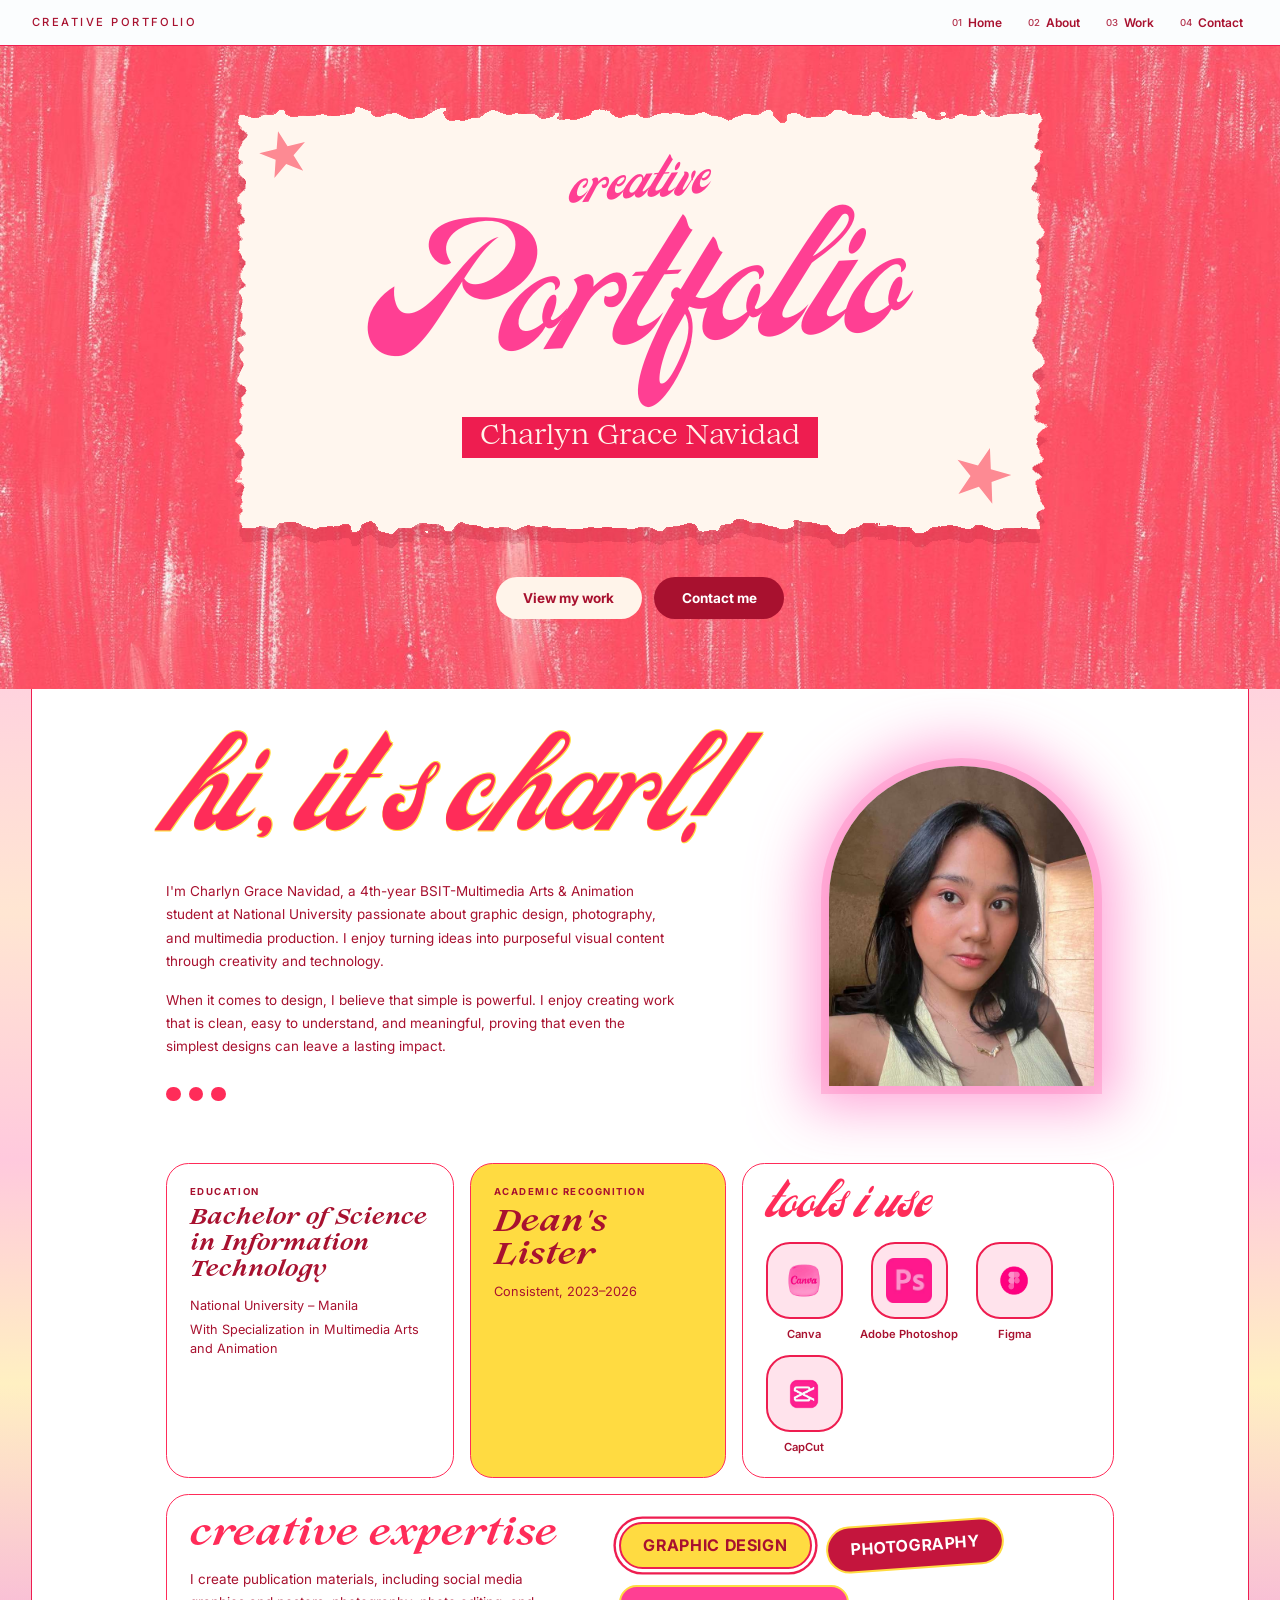
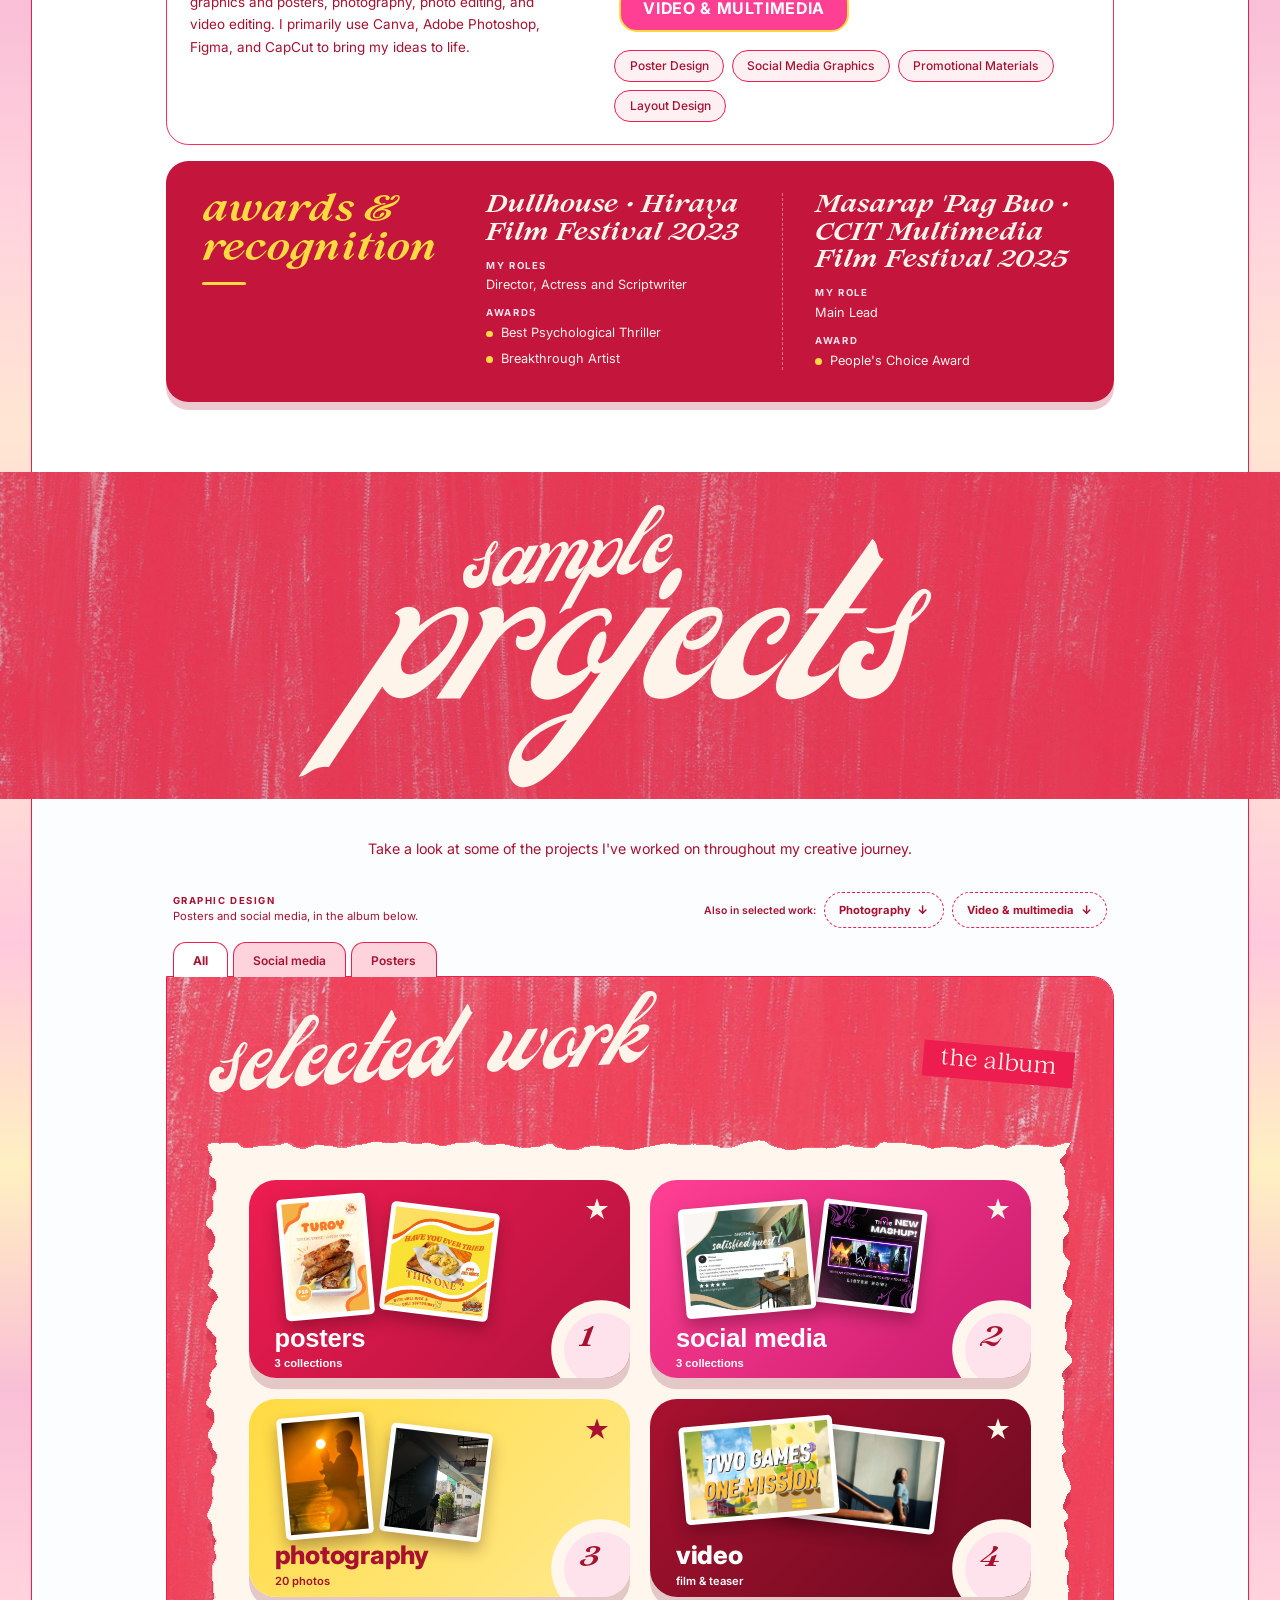
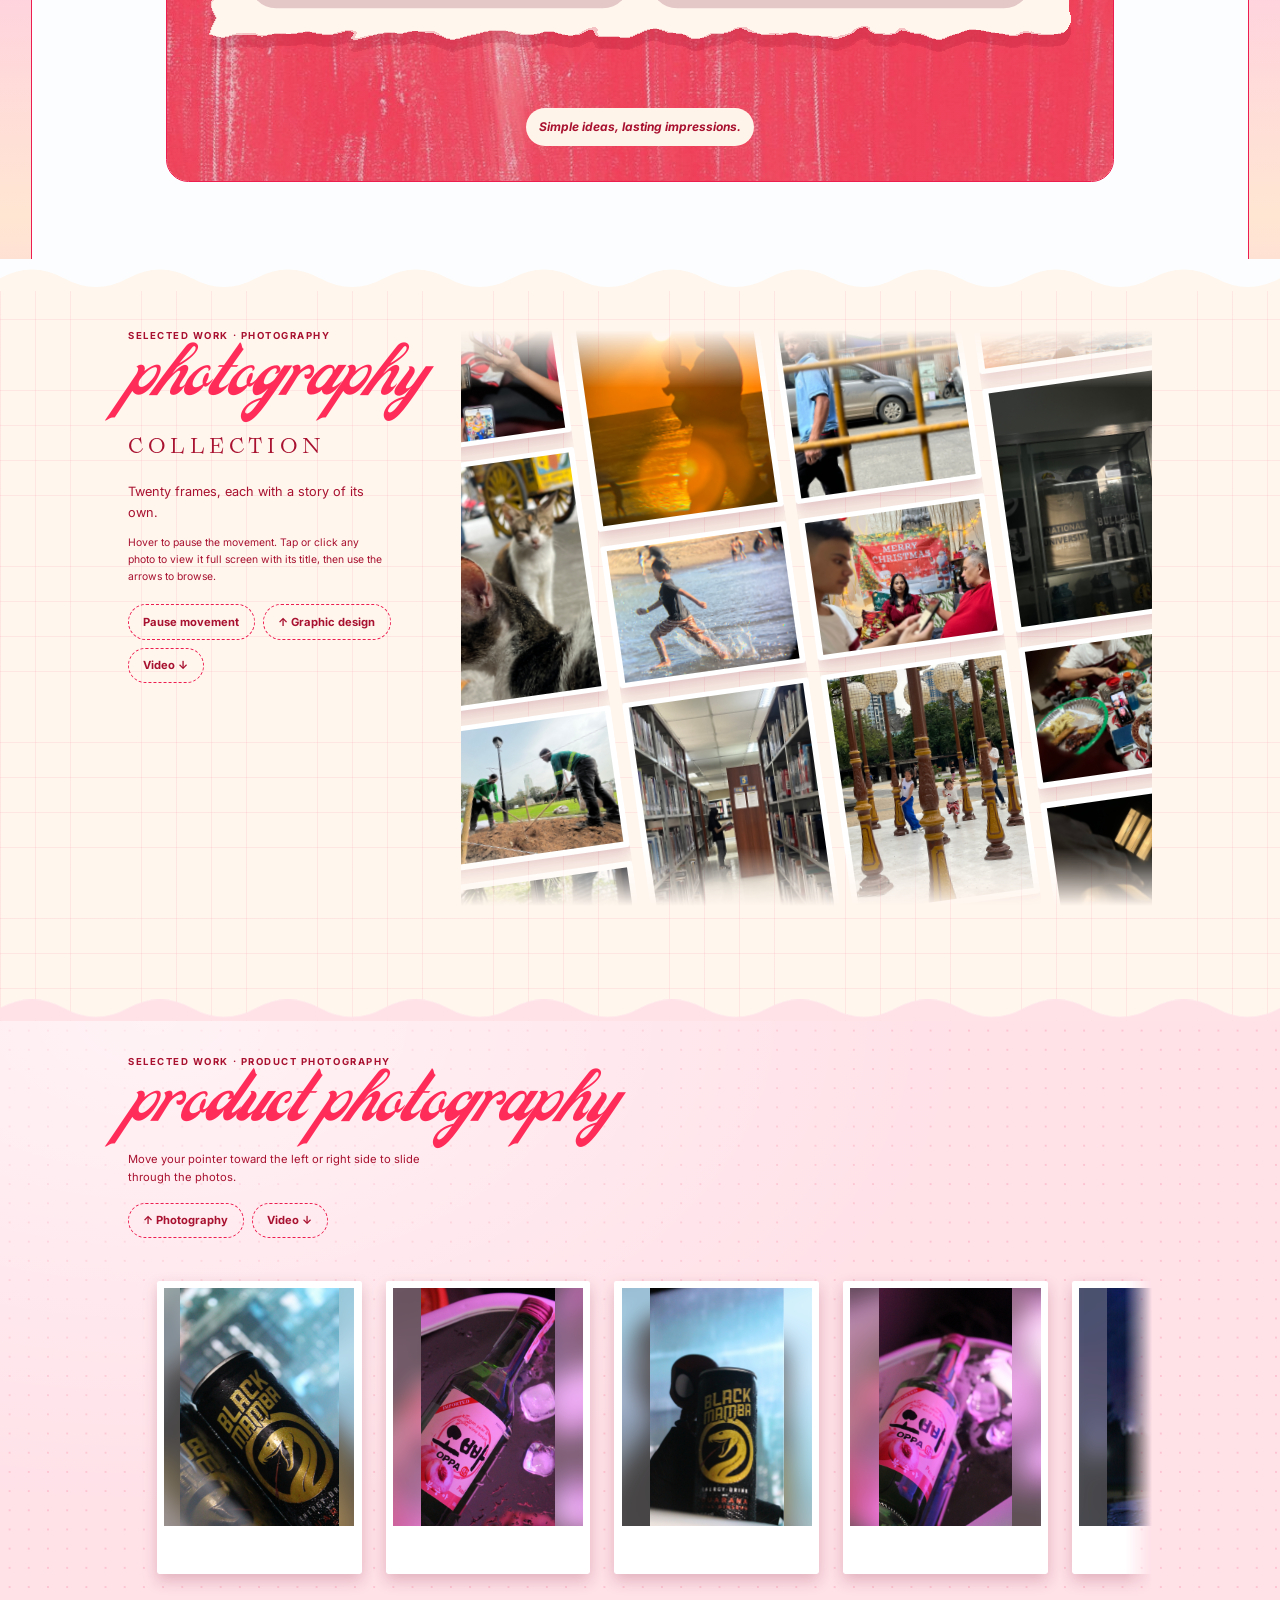
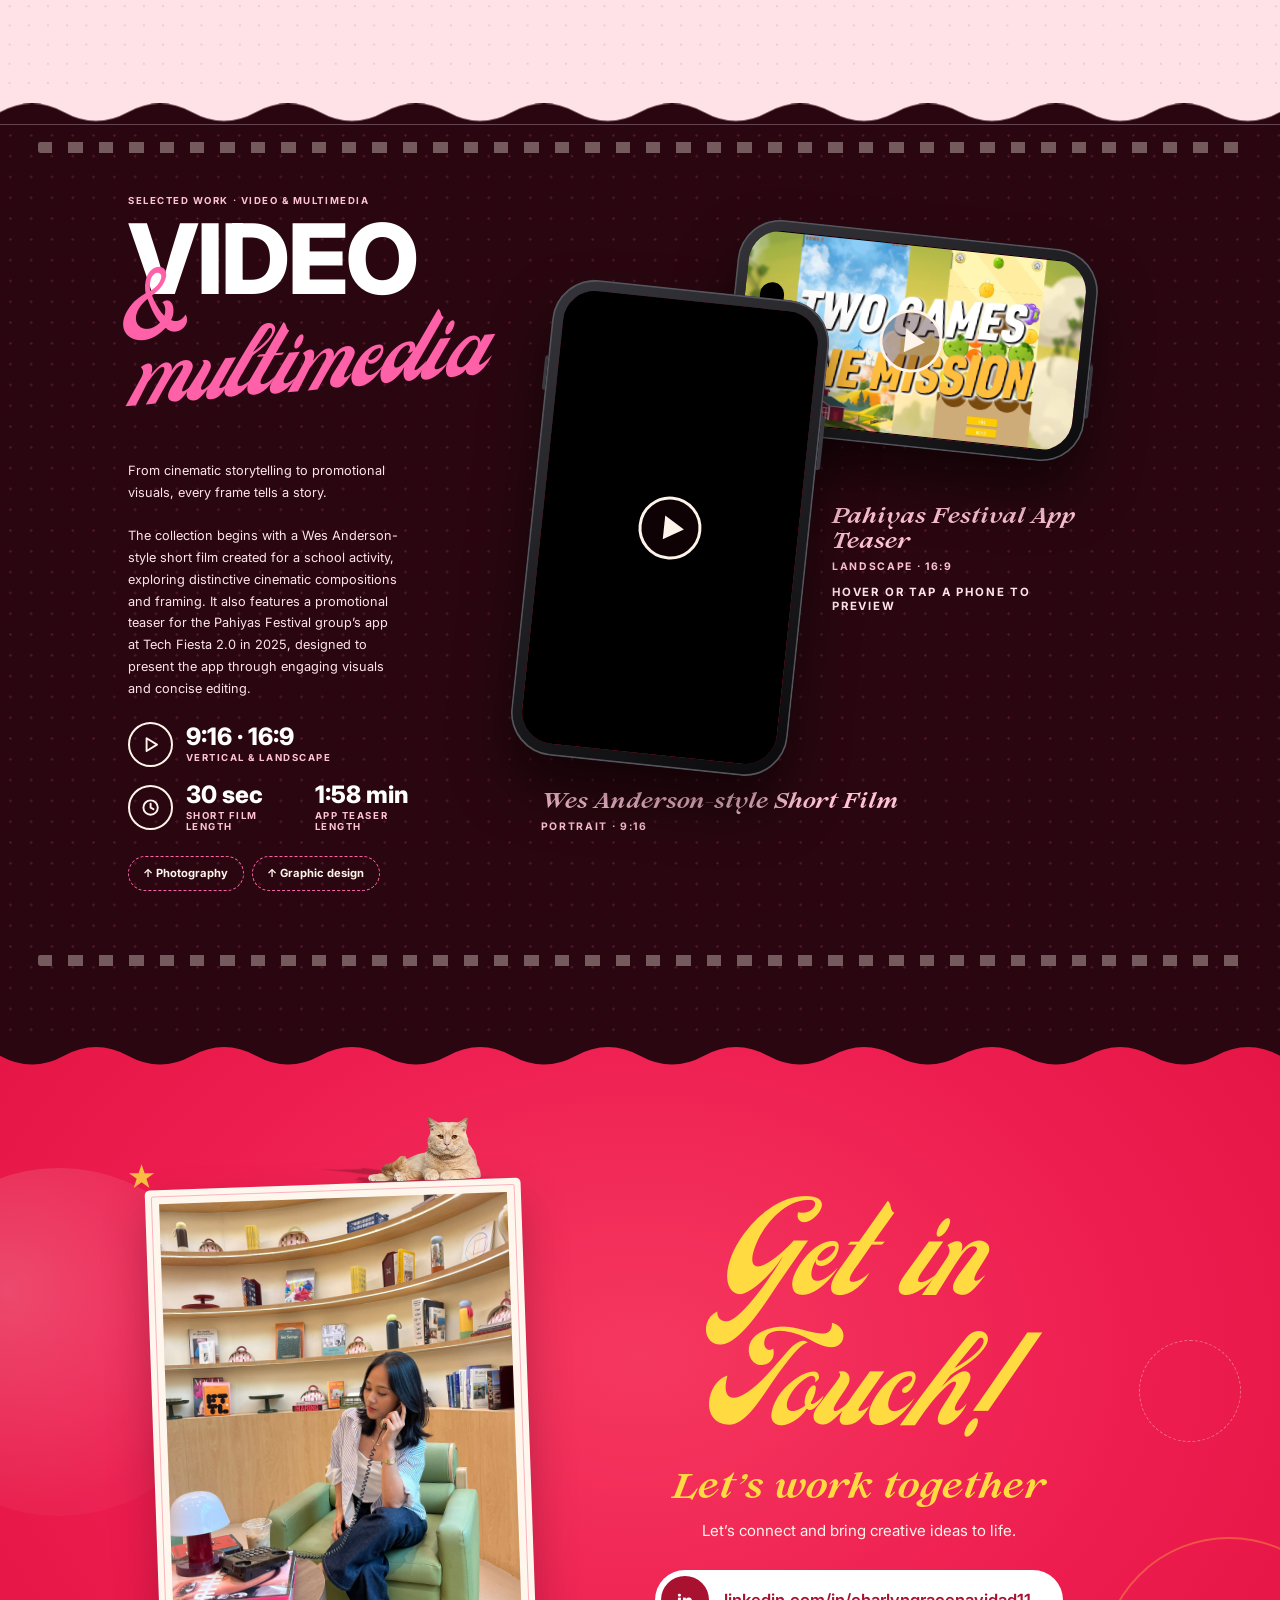
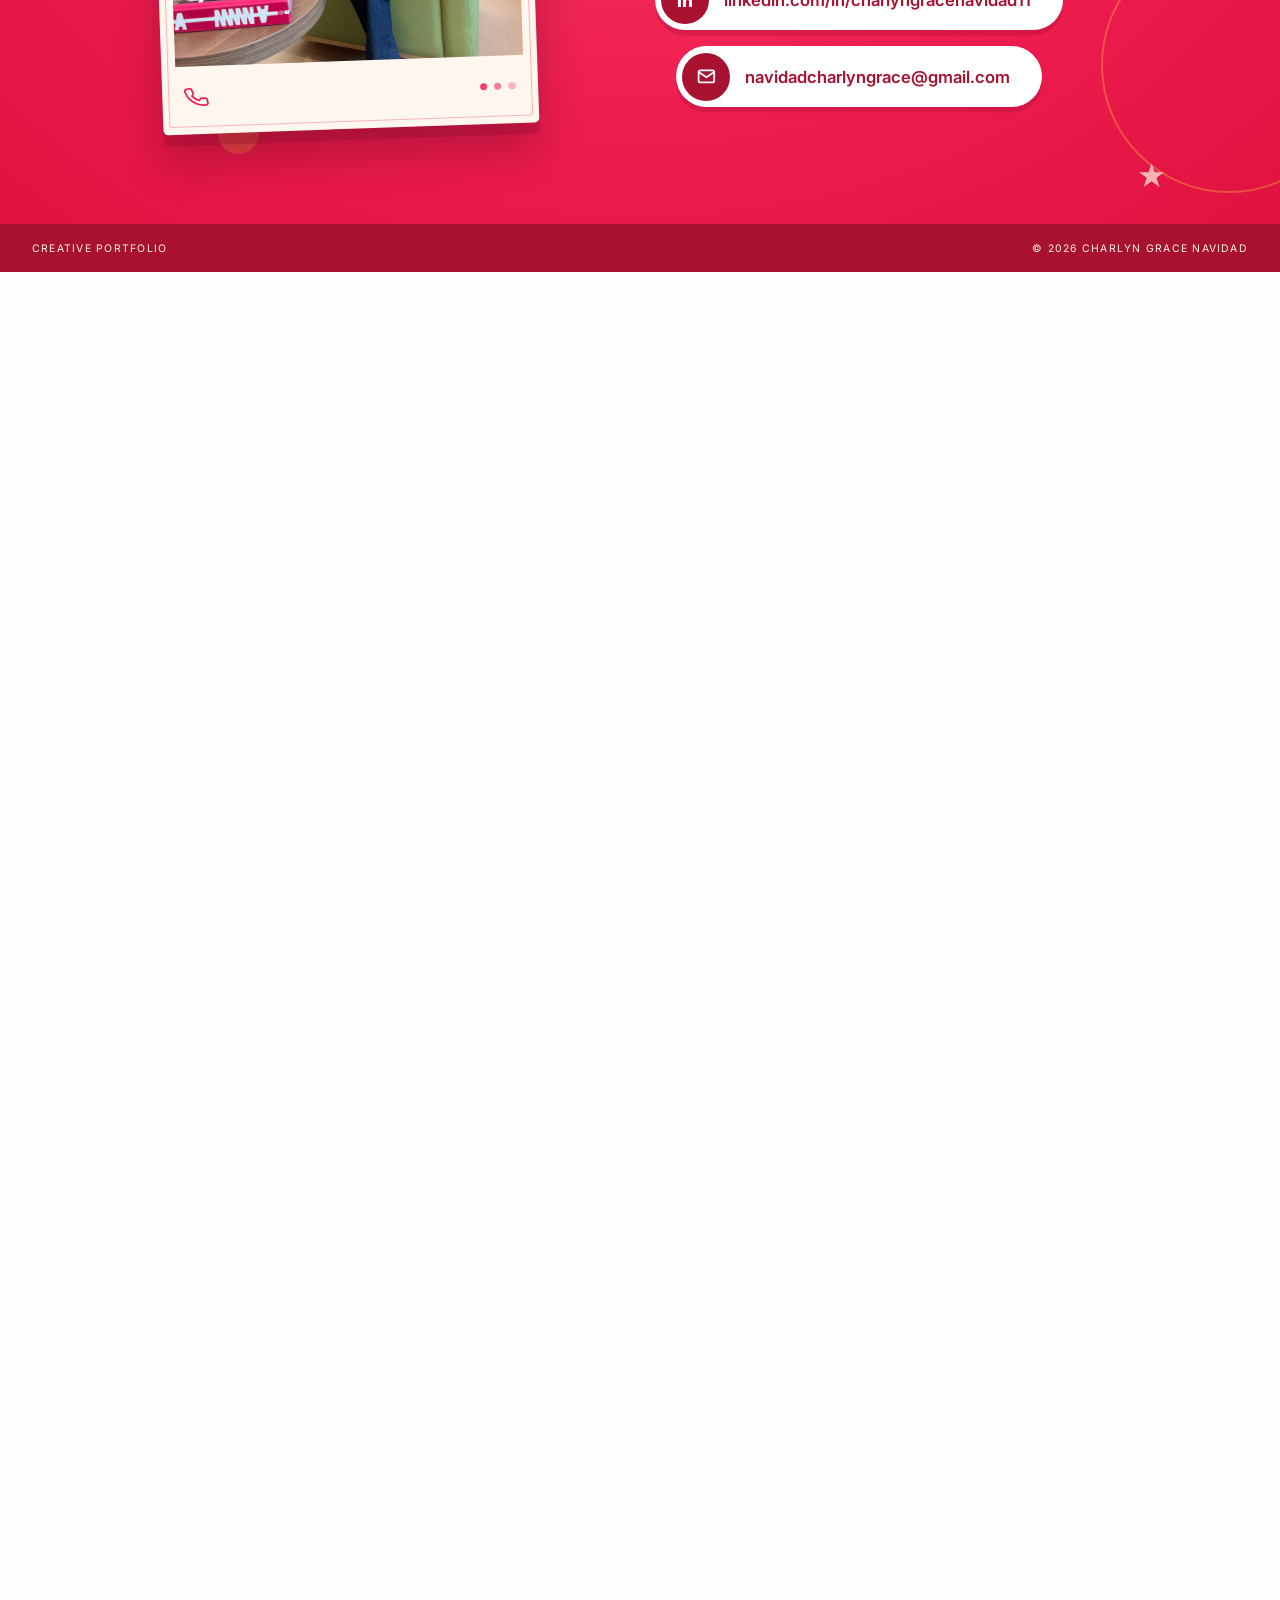
==== commit 482c29f7: "Add preview image" ====
--- a/index.html
+++ b/index.html
@@ -4,6 +4,24 @@
     <meta charset="utf-8" />
     <meta name="viewport" content="width=device-width, initial-scale=1" />
     <title>Charlyn Grace Navidad | Creative Portfolio</title>
+    <meta property="og:type" content="website" />
+    <meta
+      property="og:title"
+      content="Charlyn Grace Navidad | Creative Portfolio"
+    />
+    <meta
+      property="og:description"
+      content="Simple ideas, lasting impressions. Graphic design, photography and video by Charlyn Grace Navidad."
+    />
+    <meta
+      property="og:image"
+      content="https://charlgrcx.github.io/charlynnavidad-portfolio.github.io/assets/images/og-cover.png"
+    />
+    <meta
+      property="og:url"
+      content="https://charlgrcx.github.io/charlynnavidad-portfolio.github.io/"
+    />
+    <meta name="twitter:card" content="summary_large_image" />
     <meta
       name="description"
       content="Creative portfolio of Charlyn Grace Navidad: graphic design, social media, photography, and video."
@@ -17,17 +35,6 @@
     <link rel="stylesheet" href="css/styles.css" />
   </head>
   <body>
-    <!--
-  ============================================================================
-  HOW TO EDIT THIS FILE (index.html = the TEXT and the page structure)
-  Search (Ctrl+F) for the marker  ✏️ EDIT  to jump to every place you will change.
-  Rules: change only the words you can SEE on the page. Never delete a < or > or a
-  quote mark, and leave anything inside  style="..."  and  class="..."  alone.
-  Photos, videos, project cards and product photos are NOT here: they live in
-  js/main.js (PART 1). Full guide: EDITING-GUIDE.md
-  ============================================================================
--->
-
     <div style="min-height: 100vh; background: #fbfdfe">
       <!-- NAV -->
       <header
--- a/css/styles.css
+++ b/css/styles.css
@@ -1,9 +1,3 @@
-/* ==========================================================================
-   styles.css  -  how the website LOOKS (colors, fonts, spacing, animations)
-   Tip: the colors used everywhere are  #ee1d50 (red)  #ff2c59  #a8112f (dark red)
-        #ffdb41 (yellow)  #ff61a8 (pink)  #fff4ea (cream)  #fbfdfe (page white)
-   ========================================================================== */
-
 /* Fonts are loaded from the assets/fonts folder. */
 @font-face {
   font-family: "Carlsons Script";
@@ -1103,6 +1097,17 @@
 .pgal:active .ptrack {
   animation-play-state: paused;
 }
+@media (hover: none) {
+  .pgal:hover .ptrack,
+  .pgal:focus-within .ptrack,
+  .pgal:active .ptrack {
+    animation-play-state: running;
+  }
+
+  .pgal.paused .ptrack {
+    animation-play-state: paused;
+  }
+}
 @keyframes pup {
   from {
     transform: translate3d(0, 0, 0);
@@ -1382,7 +1387,7 @@
   width: 35em;
   height: 39em;
   margin: 0 auto;
-  font-size:min(20px,calc((100vw - 36px) / 35));
+  font-size: min(20px, calc((100vw - 36px) / 35));
 }
 .phone {
   position: absolute;
@@ -2091,3 +2096,178 @@
   }
 }
 
+/* Mobile adjustments — preserve the original album design */
+@media (max-width: 600px) {
+  #view-album .coral-mid {
+    padding: 24px 12px 30px !important;
+  }
+
+  /* Album heading */
+  #view-album .albumtitle {
+    font-size: clamp(38px, 10vw, 48px);
+    padding: 8px 4px 0;
+  }
+
+  #view-album .coral-mid > div:first-child {
+    gap: 10px !important;
+    padding: 0 4px 14px !important;
+  }
+
+  #view-album .coral-mid > div:first-child > span {
+    font-size: 20px !important;
+    padding: 6px 12px !important;
+  }
+
+  /* Keep the paper inside the album */
+  #view-album .coral-mid > div[style*="position:relative"],
+  #view-album .coral-mid > div[style*="position: relative"] {
+    max-width: 100%;
+    min-width: 0;
+  }
+
+  /* Preserve the original card proportions and spacing */
+  #view-album
+    .coral-mid
+    > div[style*="position: relative"]
+    > div[style*="padding: 58px"],
+  #view-album
+    .coral-mid
+    > div[style*="position:relative"]
+    > div[style*="padding: 58px"] {
+    padding: 36px 24px 40px !important;
+    gap: 24px !important;
+  }
+
+  #view-album .tilewrap {
+    flex: 1 1 100%;
+    width: 100%;
+    max-width: 100%;
+    min-width: 0;
+    height: 220px;
+  }
+
+  #view-album .atile {
+    width: 100%;
+    height: 100%;
+  }
+
+  /* Retain the overlapping photo-print style */
+  #view-album .print {
+    max-width: none;
+    padding: 4px;
+    box-sizing: border-box;
+  }
+
+  #view-album .print img {
+    display: block;
+    max-width: 100%;
+    max-height: 100%;
+    object-fit: contain;
+  }
+
+  #view-album .print.pa {
+    left: 24px !important;
+    top: 18px !important;
+  }
+
+  #view-album .print.pb {
+    left: auto !important;
+    right: 18px !important;
+    top: 30px !important;
+  }
+
+  /* Card labels */
+  #view-album .atile > span[style*="bottom: 12px"] {
+    left: 20px !important;
+    bottom: 12px !important;
+  }
+
+  #view-album .aname {
+    font-size: 24px;
+  }
+
+  #view-album .asub {
+    font-size: 13px;
+  }
+
+  #view-album .anum {
+    width: 68px;
+    height: 68px;
+    font-size: 30px;
+    padding: 10px 0 0 14px;
+    box-sizing: border-box;
+  }
+
+  #view-album .astar {
+    width: 26px;
+    height: 26px;
+    right: 16px;
+    top: 14px;
+  }
+}
+
+/* Extra-small phones */
+@media (max-width: 380px) {
+  #view-album .coral-mid {
+    padding-left: 8px !important;
+    padding-right: 8px !important;
+  }
+
+  #view-album .tilewrap {
+    height: 205px;
+  }
+
+  #view-album .aname {
+    font-size: 21px;
+  }
+
+  #view-album .anum {
+    width: 58px;
+    height: 58px;
+    font-size: 26px;
+  }
+}
+/* Mobile adjustments for the Posters and Social Media gallery */
+@media (max-width: 600px) {
+  #view-gallery .tray {
+    left: 10px;
+    right: 10px;
+    top: 16px;
+    bottom: 16px;
+    border-radius: 28px;
+  }
+
+  #view-gallery .cfwrap {
+    max-width: 78vw;
+  }
+
+  #view-gallery .cf {
+    border-width: 2px;
+    border-radius: 16px;
+  }
+}
+/* Mobile: Posters and Social Media coverflow */
+@media (max-width: 600px) {
+  .stage {
+    height: 460px;
+    perspective: 1000px;
+  }
+
+  .cfwrap {
+    max-width: 78vw;
+  }
+}
+@media (max-width: 600px) {
+  .stage {
+    height: 400px;
+    perspective: 1000px;
+  }
+}@media (max-width: 600px) {
+  .stage {
+    height: 440px;
+  }
+
+  .cfwrap {
+    top: calc(50% - 4px) !important;
+  }
+}
